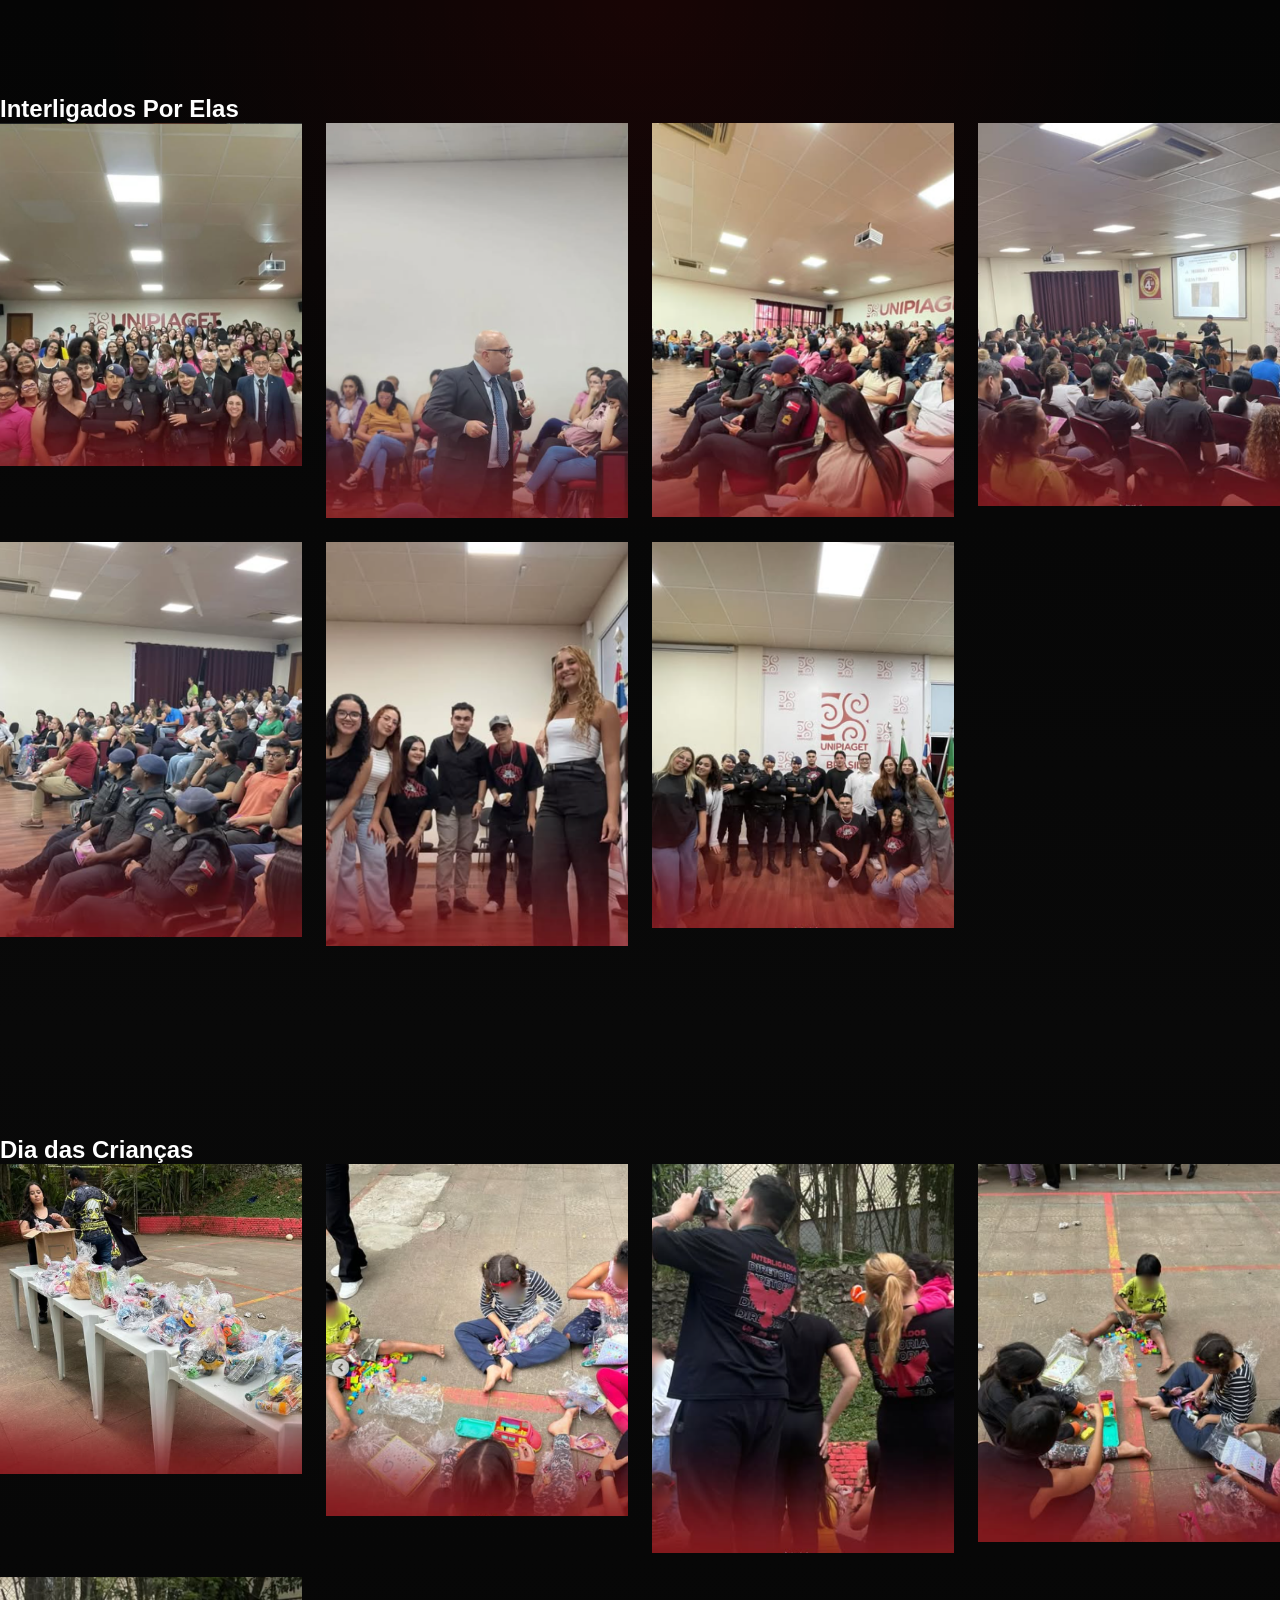
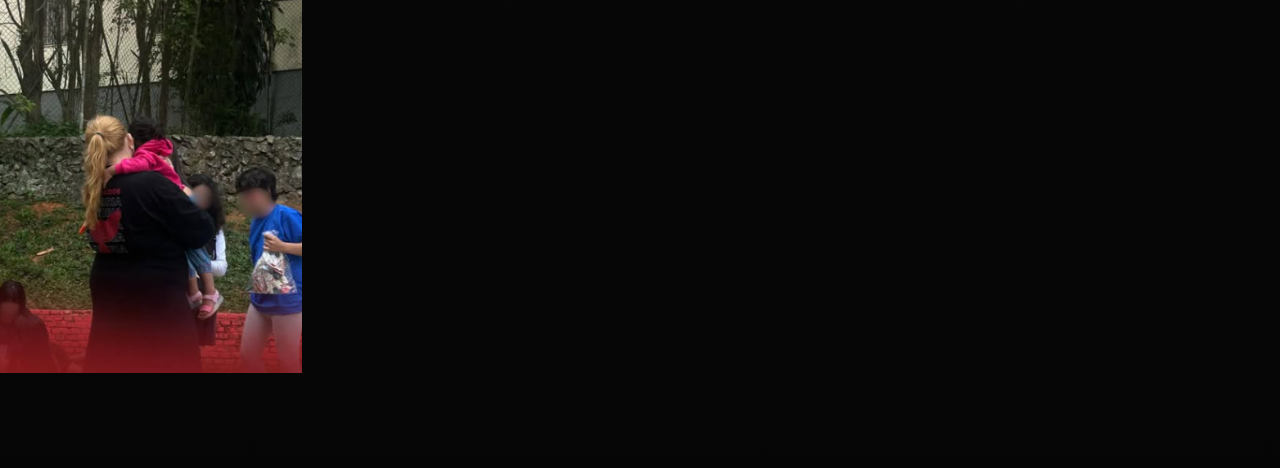
==== eventos.html @ ca7512cc "caralho" ====
<!DOCTYPE html>
<html lang="pt-BR">
<head>
<meta charset="UTF-8">
<meta name="viewport" content="width=device-width, initial-scale=1.0">
<title>Eventos</title>
<link rel="stylesheet" href="style.css">
</head>

<body>

<section class="section">
<h2>Interligados Por Elas</h2>

<div class="products-grid-premium">

<img src="assets/eventoF1.png">
<img src="assets/eventoF2.png">
<img src="assets/eventoF3.png">
<img src="assets/eventoF4.png">
<img src="assets/eventoF5.png">
<img src="assets/eventoF6.png">
<img src="assets/eventoF7.png">

</div>

</section>

<section class="section">
<h2>Dia das Crianças</h2>

<div class="products-grid-premium">

<img src="assets/diadascriancas1.png">
<img src="assets/diadascriancas2.png">
<img src="assets/diadascriancas3.png">
<img src="assets/diadascriancas4.png">
<img src="assets/diadascriancas5.png">

</div>

</section>

</body>
</html>
---- style.css ----
* {
  margin: 0;
  padding: 0;
  box-sizing: border-box;
  font-family: Arial, Helvetica, sans-serif;
}

:root {
  --bg: #050505;
  --card: #111;
  --card-2: #1a1a1a;
  --red: #ff1d1d;
  --red-soft: #ff5b5b;
  --text: #fff;
  --muted: #cfcfcf;
  --border: rgba(255,255,255,0.08);
  --shadow: 0 18px 45px rgba(0,0,0,0.35);
}

html {
  scroll-behavior: smooth;
}

body {
  background:
    radial-gradient(circle at top, rgba(255,0,0,0.08), transparent 25%),
    linear-gradient(180deg, #050505, #090909, #050505);
  color: var(--text);
}

img {
  display: block;
  max-width: 100%;
}

a {
  text-decoration: none;
  color: inherit;
}

button {
  font: inherit;
}

/* CONTAINER */

.container {
  width: min(1200px, calc(100% - 40px));
  margin: 0 auto;
}

/* HEADER */

.site-header {
  position: sticky;
  top: 0;
  z-index: 1000;
  background: rgba(5,5,5,0.92);
  backdrop-filter: blur(14px);
  border-bottom: 1px solid var(--border);
}

.header-wrap {
  min-height: 88px;
  display: flex;
  align-items: center;
  justify-content: space-between;
  gap: 24px;
}

.brand {
  display: flex;
  align-items: center;
  gap: 14px;
}

.brand-logo {
  width: 56px;
  height: 56px;
  object-fit: cover;
  border-radius: 50%;
  border: 2px solid var(--red);
}

.brand-text {
  display: flex;
  flex-direction: column;
  gap: 4px;
}

.brand-text strong {
  font-size: 22px;
  font-weight: 900;
  letter-spacing: .5px;
}

.brand-text span {
  font-size: 12px;
  color: var(--muted);
}

.main-nav {
  display: flex;
  align-items: center;
  gap: 32px;
}

.main-nav a {
  font-size: 16px;
  font-weight: 700;
  position: relative;
  color: #fff;
}

.main-nav a::after {
  content: "";
  position: absolute;
  left: 0;
  bottom: -10px;
  height: 2px;
  width: 0;
  background: var(--red);
  transition: .25s;
}

.main-nav a:hover,
.main-nav a.active {
  color: var(--red-soft);
}

.main-nav a:hover::after,
.main-nav a.active::after {
  width: 100%;
}

/* BUTTONS */

.btn {
  display: inline-flex;
  align-items: center;
  justify-content: center;
  border-radius: 14px;
  font-weight: 800;
  transition: .25s;
}

.btn-primary {
  background: linear-gradient(135deg, #ff1d1d, #9b0000);
  padding: 13px 26px;
  color: #fff;
  box-shadow: 0 12px 26px rgba(255,0,0,.25);
}

.btn-primary:hover {
  transform: translateY(-3px);
  box-shadow: 0 18px 38px rgba(255,0,0,.28);
}

.btn-secondary {
  padding: 13px 26px;
  border: 1px solid rgba(255,60,60,.5);
  color: #fff;
}

.btn-secondary:hover {
  transform: translateY(-3px);
  background: rgba(255,0,0,.08);
}

.btn-card {
  width: 100%;
  margin-top: 18px;
}

/* HERO GLOBAL */

.hero {
  position: relative;
  overflow: hidden;
}

.home-hero {
  min-height: 88vh;
  display: flex;
  align-items: center;
  background:
    linear-gradient(rgba(0,0,0,.62), rgba(0,0,0,.86)),
    url("assets/coruja-bg.png") center center / 70% no-repeat,
    linear-gradient(135deg, #080808, #120000);
}

.page-hero {
  min-height: 55vh;
  display: flex;
  align-items: center;
}

.products-hero {
  background:
    linear-gradient(rgba(0,0,0,.68), rgba(0,0,0,.9)),
    url("assets/ProdutosGerais.png") center center / cover no-repeat;
}

.events-hero {
  background:
    linear-gradient(rgba(0,0,0,.65), rgba(0,0,0,.88)),
    radial-gradient(circle at top, rgba(255,0,0,.18), transparent 35%),
    linear-gradient(135deg, #070707, #170000);
}

.hero-overlay {
  position: absolute;
  inset: 0;
  background:
    radial-gradient(circle at top, rgba(255,0,0,.18), transparent 35%),
    linear-gradient(to bottom, transparent, rgba(0,0,0,.45));
}

.hero-content {
  position: relative;
  z-index: 2;
  max-width: 950px;
  text-align: center;
}

.kicker {
  display: inline-block;
  padding: 8px 16px;
  margin-bottom: 18px;
  border-radius: 999px;
  background: rgba(255,0,0,.12);
  border: 1px solid rgba(255,0,0,.32);
  color: #ff7777;
  font-size: 12px;
  font-weight: 900;
  letter-spacing: 1px;
  text-transform: uppercase;
}

.hero h1,
.hero h2 {
  font-size: clamp(36px, 5vw, 66px);
  line-height: 1.05;
  margin-bottom: 18px;
  font-weight: 900;
}

.hero p {
  max-width: 760px;
  margin: 0 auto;
  color: var(--muted);
  font-size: 18px;
  line-height: 1.8;
}

.hero-actions {
  margin-top: 30px;
  display: flex;
  justify-content: center;
  gap: 16px;
  flex-wrap: wrap;
}

/* SECTION */

.section {
  padding: 95px 0;
}

.section-alt {
  background: linear-gradient(180deg, rgba(255,255,255,.015), rgba(255,255,255,0));
}

.section-heading {
  max-width: 850px;
  margin: 0 auto 48px;
  text-align: center;
}

.section-heading h2 {
  font-size: clamp(30px, 4vw, 46px);
  margin-bottom: 14px;
  font-weight: 900;
}

.section-heading p {
  color: var(--muted);
  font-size: 17px;
  line-height: 1.8;
}

/* STATS */

.stats-strip {
  margin-top: -70px;
  position: relative;
  z-index: 5;
}

.stats-grid {
  display: grid;
  grid-template-columns: repeat(4, 1fr);
  gap: 22px;
}

.stat-card,
.info-card,
.highlight-card,
.feature-card,
.member-card,
.summary-card,
.product-card-premium,
.impact-box,
.cta-box {
  background: linear-gradient(145deg, var(--card), var(--card-2));
  border: 1px solid var(--border);
  box-shadow: var(--shadow);
}

.stat-card {
  border-radius: 24px;
  padding: 30px 22px;
  text-align: center;
  transition: .25s;
}

.stat-card:hover {
  transform: translateY(-8px);
  border-color: rgba(255,0,0,.28);
}

.stat-card h3 {
  font-size: 32px;
  color: var(--red-soft);
  margin-bottom: 8px;
}

.stat-card p {
  color: var(--muted);
}

/* HOME SOBRE */

.info-grid {
  display: grid;
  grid-template-columns: repeat(3, 1fr);
  gap: 24px;
}

.info-card {
  border-radius: 24px;
  padding: 32px 26px;
  text-align: center;
  transition: .25s;
}

.info-card:hover {
  transform: translateY(-8px);
  border-color: rgba(255,0,0,.28);
}

.info-card h3 {
  font-size: 24px;
  margin-bottom: 10px;
}

.info-card p {
  color: var(--muted);
  line-height: 1.7;
}

/* HOME PRODUTOS */

.highlight-grid {
  display: grid;
  grid-template-columns: repeat(2, 1fr);
  gap: 24px;
}

.highlight-card {
  border-radius: 28px;
  overflow: hidden;
  transition: .25s;
}

.highlight-card:hover {
  transform: translateY(-10px);
  border-color: rgba(255,0,0,.28);
}

.highlight-image {
  padding: 22px;
  background: linear-gradient(180deg, #0d0d0d, #151515);
}

.highlight-image img {
  width: 100%;
  height: 300px;
  object-fit: contain;
  border-radius: 18px;
}

.highlight-body {
  padding: 24px;
}

.highlight-body h3 {
  font-size: 25px;
  margin-bottom: 8px;
}

.highlight-body p {
  color: var(--muted);
}

/* HOME EVENTOS */

.feature-grid {
  display: grid;
  grid-template-columns: repeat(3, 1fr);
  gap: 24px;
}

.feature-card {
  border-radius: 24px;
  padding: 28px;
  transition: .25s;
}

.feature-card:hover {
  transform: translateY(-8px);
  border-color: rgba(255,0,0,.28);
}

.feature-line {
  width: 100%;
  height: 6px;
  border-radius: 999px;
  background: linear-gradient(90deg, var(--red), var(--red-soft));
  margin-bottom: 18px;
}

.feature-card h3 {
  font-size: 24px;
  margin-bottom: 10px;
}

.feature-card p {
  color: var(--muted);
  line-height: 1.75;
}

/* PRODUTOS PÁGINA */

.products-grid-premium {
  display: grid;
  grid-template-columns: repeat(4, 1fr);
  gap: 24px;
}

.product-card-premium {
  position: relative;
  border-radius: 28px;
  overflow: hidden;
  transition: .3s;
}

.product-card-premium:hover {
  transform: translateY(-10px);
  border-color: rgba(255,0,0,.35);
  box-shadow: 0 26px 55px rgba(255,0,0,.12);
}

.product-tag {
  position: absolute;
  top: 18px;
  left: 18px;
  z-index: 2;
  padding: 8px 14px;
  border-radius: 999px;
  background: rgba(255,0,0,.18);
  border: 1px solid rgba(255,0,0,.35);
  color: #ff8a8a;
  font-size: 12px;
  font-weight: 900;
  text-transform: uppercase;
  letter-spacing: 1px;
}

.product-image-premium {
  padding: 24px;
  background:
    radial-gradient(circle at center, rgba(255,0,0,.12), transparent 45%),
    linear-gradient(180deg, #0c0c0c, #151515);
}

.product-image-premium img {
  width: 100%;
  height: 270px;
  object-fit: contain;
  border-radius: 18px;
}

.product-content-premium {
  padding: 24px;
}

.product-content-premium h3 {
  font-size: 24px;
  margin-bottom: 10px;
}

.product-content-premium p {
  color: var(--muted);
  line-height: 1.7;
}

/* EVENTOS PÁGINA */

.summary-grid {
  display: grid;
  grid-template-columns: repeat(2, 1fr);
  gap: 28px;
  margin-top: 40px;
}

.summary-card {
  position: relative;
  padding: 32px;
  border-radius: 28px;
  transition: .3s;
  overflow: hidden;
}

.summary-card::before {
  content: "";
  position: absolute;
  inset: 0;
  background: radial-gradient(circle at top right, rgba(255,0,0,.15), transparent 35%);
  opacity: 0;
  transition: .3s;
}

.summary-card:hover::before {
  opacity: 1;
}

.summary-card:hover {
  transform: translateY(-8px);
  border-color: rgba(255,0,0,.3);
}

.summary-card.highlight {
  background:
    linear-gradient(135deg, rgba(255,0,0,.16), rgba(255,255,255,.02)),
    #151515;
  border-color: rgba(255,0,0,.32);
}

.summary-icon {
  font-size: 32px;
  margin-bottom: 14px;
  position: relative;
  z-index: 2;
}

.summary-tag {
  display: inline-block;
  position: relative;
  z-index: 2;
  margin-bottom: 14px;
  padding: 7px 13px;
  border-radius: 999px;
  background: rgba(255,0,0,.15);
  border: 1px solid rgba(255,0,0,.32);
  color: #ff7777;
  font-size: 11px;
  font-weight: 900;
  letter-spacing: 1px;
  text-transform: uppercase;
}

.summary-card h3 {
  position: relative;
  z-index: 2;
  font-size: 26px;
  margin-bottom: 12px;
}

.summary-card p {
  position: relative;
  z-index: 2;
  color: var(--muted);
  line-height: 1.75;
}

.event-block {
  background:
    linear-gradient(135deg, rgba(255,0,0,.10), rgba(255,255,255,.02)),
    #101010;
  border: 1px solid rgba(255,255,255,.07);
  border-radius: 32px;
  padding: 38px;
  box-shadow: 0 22px 48px rgba(0,0,0,.35);
}

.event-text {
  max-width: 900px;
  margin: 0 auto 36px;
  text-align: center;
}

.event-text h2 {
  font-size: clamp(30px, 4vw, 46px);
  margin-bottom: 16px;
}

.event-text p {
  color: var(--muted);
  font-size: 17px;
  line-height: 1.85;
  margin-bottom: 12px;
}

.event-highlight-text {
  color: #fff !important;
  font-size: 21px !important;
  font-weight: 900;
}

.gallery-grid {
  display: grid;
  grid-template-columns: repeat(3, 1fr);
  gap: 18px;
}

.gallery-card {
  border: none;
  background: #111;
  border-radius: 22px;
  overflow: hidden;
  cursor: pointer;
  transition: .3s;
  box-shadow: 0 16px 32px rgba(0,0,0,.25);
}

.gallery-card:hover {
  transform: translateY(-8px);
  box-shadow: 0 20px 40px rgba(255,0,0,.16);
}

.gallery-card img {
  width: 100%;
  height: 300px;
  object-fit: cover;
  border-radius: 22px;
  border: 2px solid transparent;
  transition: .3s;
}

.gallery-card:hover img {
  border-color: var(--red);
}

/* MEMBROS */

.team-group {
  margin-bottom: 46px;
}

.team-label {
  display: inline-block;
  margin-bottom: 20px;
  padding: 10px 16px;
  border-radius: 999px;
  background: rgba(255,0,0,.12);
  border: 1px solid rgba(255,0,0,.3);
  color: #ff7777;
  font-size: 12px;
  font-weight: 900;
  letter-spacing: 1px;
  text-transform: uppercase;
}

.team-grid {
  display: grid;
  gap: 24px;
}

.team-grid-2 {
  grid-template-columns: repeat(2, 1fr);
  max-width: 680px;
}

.team-grid-3 {
  grid-template-columns: repeat(3, 1fr);
}

.team-grid-4 {
  grid-template-columns: repeat(4, 1fr);
}

.member-card {
  border-radius: 26px;
  padding: 18px;
  text-align: center;
  transition: .25s;
}

.member-card:hover {
  transform: translateY(-10px);
  border-color: rgba(255,0,0,.3);
  box-shadow: 0 22px 42px rgba(255,0,0,.12);
}

.member-card img {
  width: 100%;
  height: 250px;
  object-fit: cover;
  border-radius: 18px;
  margin-bottom: 16px;
}

.member-card h3 {
  font-size: 22px;
  margin-bottom: 8px;
}

.member-card p {
  color: var(--muted);
  font-size: 15px;
  line-height: 1.65;
}

.featured-president {
  border-color: rgba(255,0,0,.35);
}

.featured-director {
  border-color: rgba(255,0,0,.22);
}

/* CTA */

.section-action {
  text-align: center;
  margin-top: 30px;
}

.impact-section {
  padding: 10px 0 90px;
}

.cta-section {
  padding: 0 0 90px;
}

.impact-box,
.cta-box {
  border-radius: 30px;
  padding: 52px 32px;
  text-align: center;
  background:
    linear-gradient(135deg, rgba(255,0,0,.16), rgba(255,255,255,.02)),
    #111;
}

.impact-box h2,
.cta-box h2 {
  font-size: clamp(28px, 4vw, 42px);
  margin-bottom: 14px;
}

.impact-box p,
.cta-box p {
  color: var(--muted);
  max-width: 760px;
  margin: 0 auto;
  line-height: 1.8;
}

.cta-box .btn {
  margin-top: 22px;
}

/* FOOTER */

.site-footer {
  border-top: 1px solid var(--border);
  background: #080808;
  padding: 28px 0;
  text-align: center;
  color: #999;
}

/* LIGHTBOX */

.lightbox {
  position: fixed;
  inset: 0;
  background: rgba(0,0,0,.92);
  display: flex;
  align-items: center;
  justify-content: center;
  padding: 30px;
  opacity: 0;
  pointer-events: none;
  transition: .25s;
  z-index: 5000;
}

.lightbox.active {
  opacity: 1;
  pointer-events: auto;
}

.lightbox img {
  max-width: min(92vw, 1100px);
  max-height: 86vh;
  border-radius: 18px;
}

.lightbox-close {
  position: absolute;
  top: 22px;
  right: 28px;
  width: 52px;
  height: 52px;
  border-radius: 50%;
  border: none;
  background: rgba(255,255,255,.12);
  color: #fff;
  font-size: 34px;
  cursor: pointer;
}

/* ANIMATION */

.reveal {
  opacity: 0;
  transform: translateY(32px);
  transition: opacity .7s ease, transform .7s ease;
}

.reveal.show {
  opacity: 1;
  transform: translateY(0);
}

/* RESPONSIVE */

@media (max-width: 1200px) {
  .stats-grid,
  .products-grid-premium,
  .team-grid-4,
  .gallery-grid {
    grid-template-columns: repeat(2, 1fr);
  }

  .info-grid,
  .feature-grid,
  .team-grid-3 {
    grid-template-columns: 1fr;
  }

  .highlight-grid {
    grid-template-columns: 1fr;
  }
}

@media (max-width: 900px) {
  .header-wrap {
    flex-direction: column;
    padding: 16px 0;
  }

  .main-nav {
    gap: 18px;
  }

  .home-hero {
    min-height: 72vh;
    background:
      linear-gradient(rgba(0,0,0,.72), rgba(0,0,0,.88)),
      url("assets/coruja-bg.png") center center / 92% no-repeat,
      linear-gradient(135deg, #050505, #170000);
  }

  .stats-grid,
  .info-grid,
  .feature-grid,
  .products-grid-premium,
  .summary-grid,
  .gallery-grid,
  .team-grid-2,
  .team-grid-3,
  .team-grid-4 {
    grid-template-columns: 1fr;
    max-width: none;
  }

  .section {
    padding: 72px 0;
  }

  .stats-strip {
    margin-top: -34px;
  }

  .container {
    width: min(1200px, calc(100% - 24px));
  }

  .member-card img {
    height: 320px;
  }
}
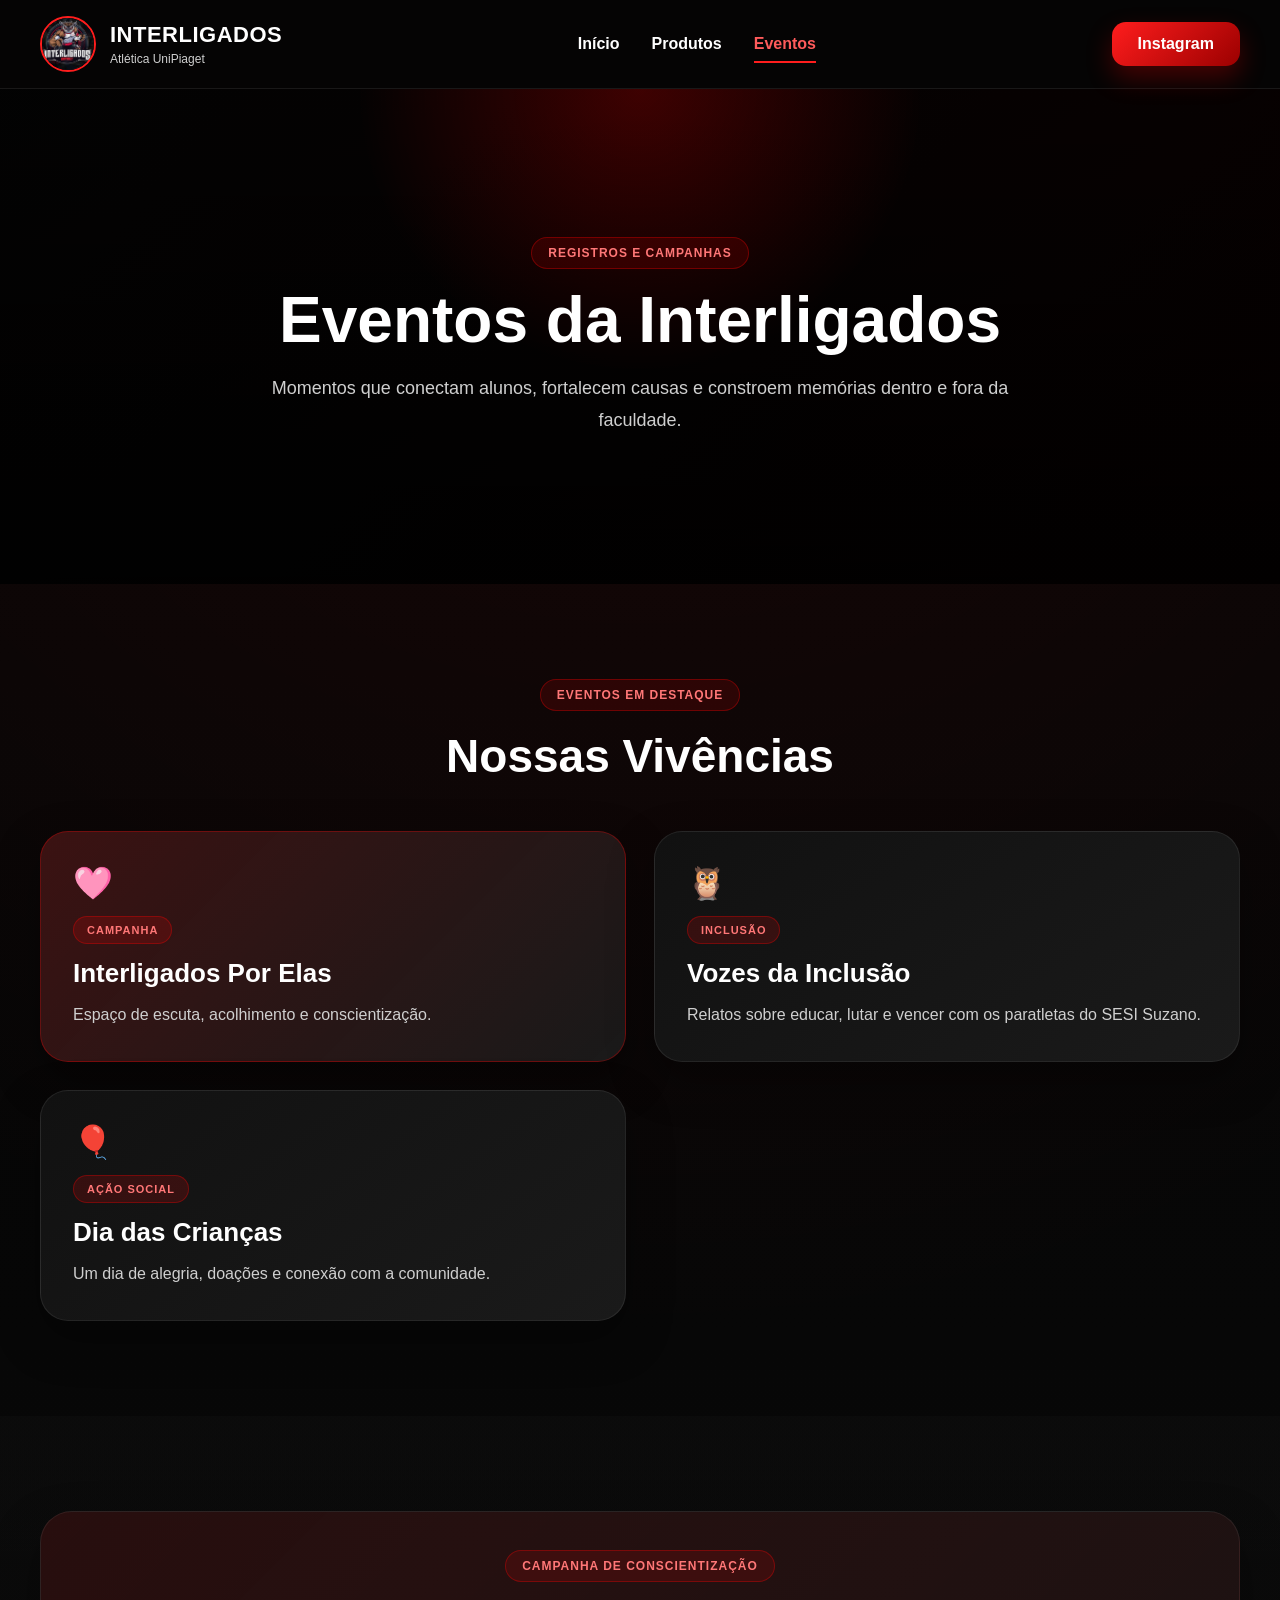
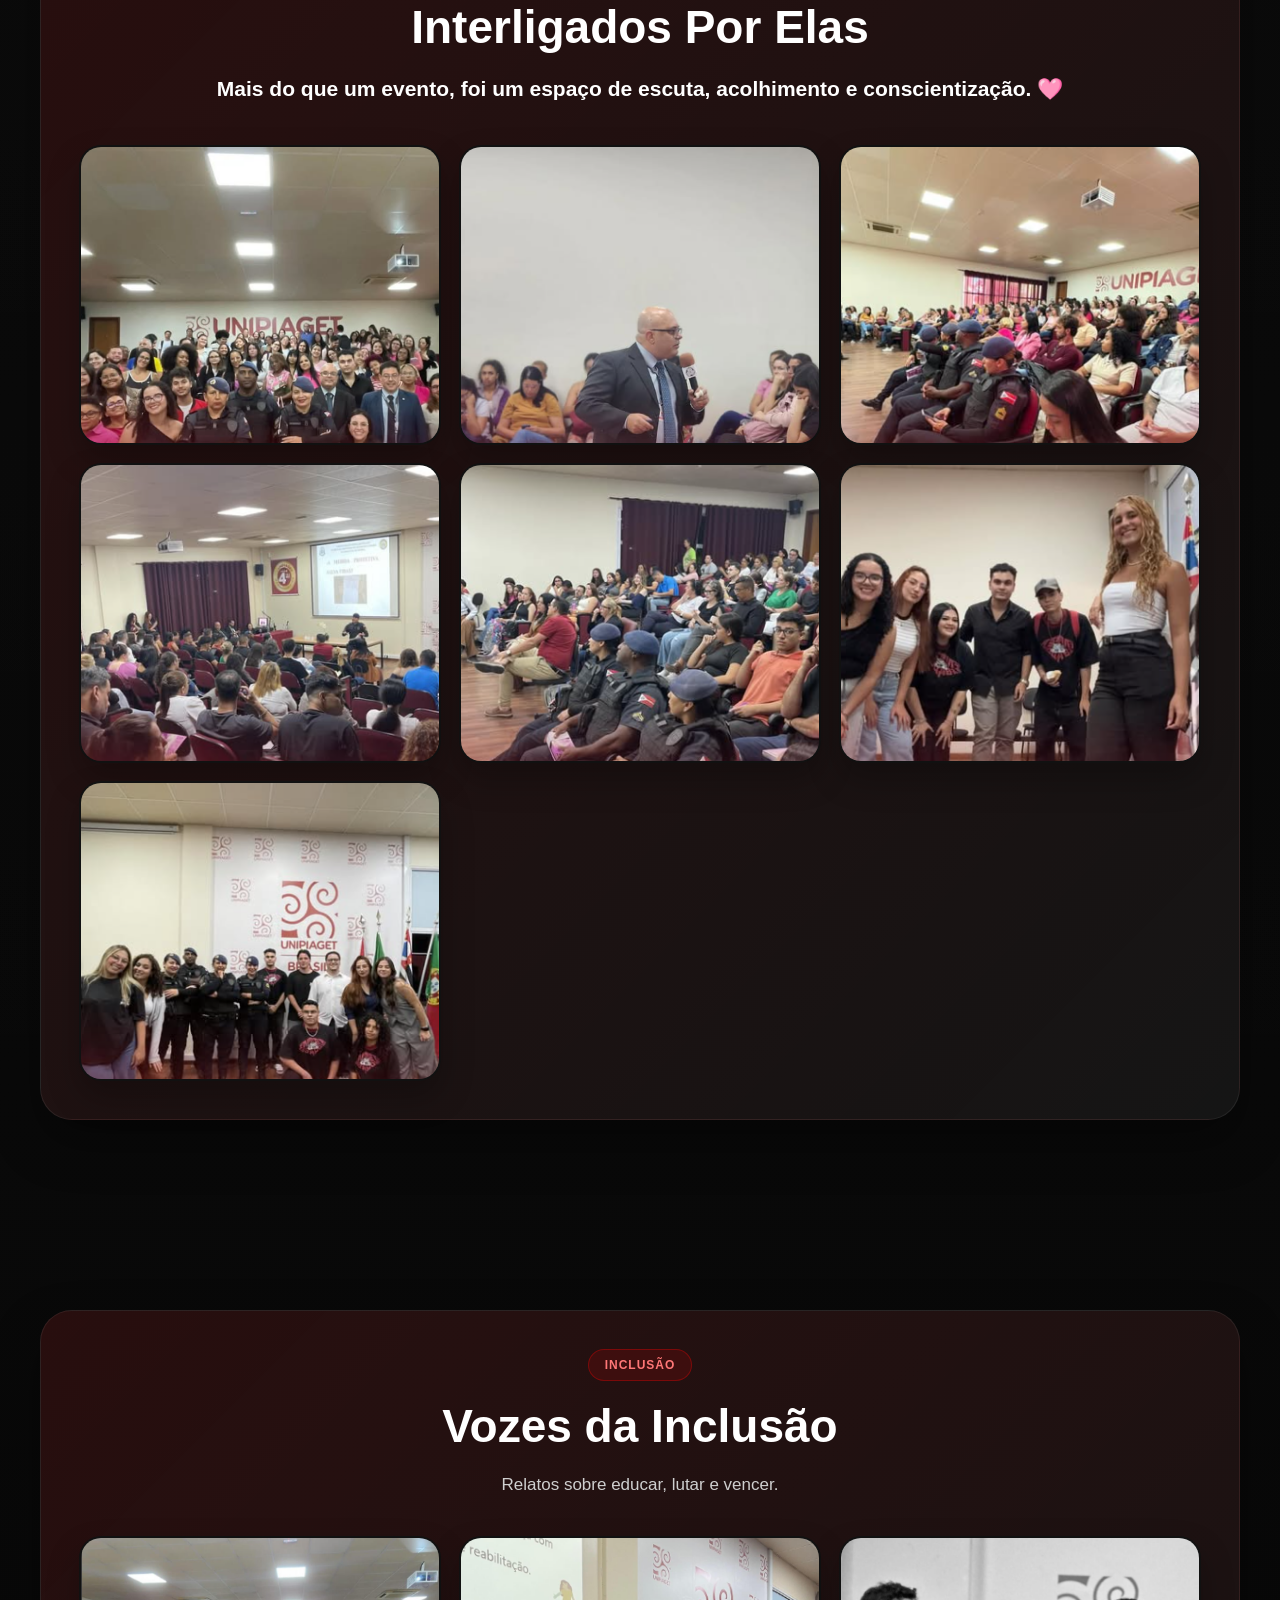
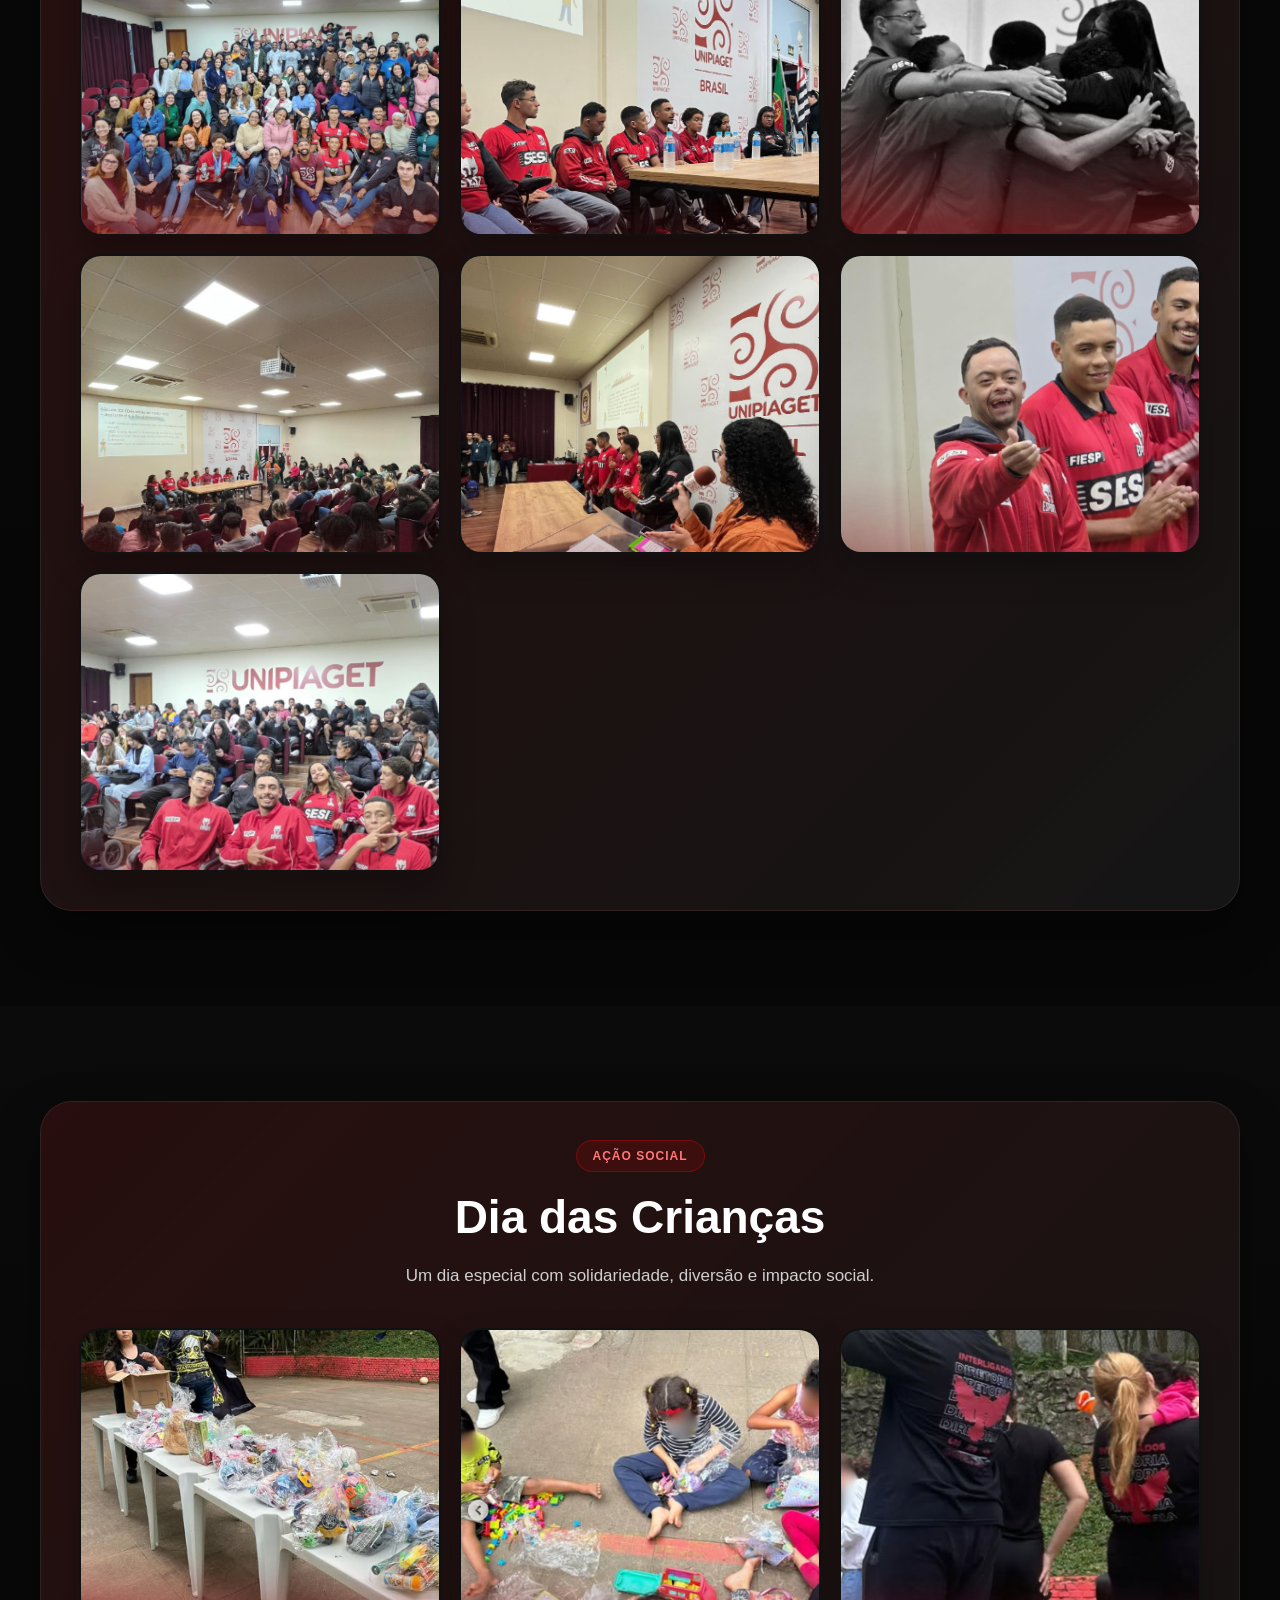
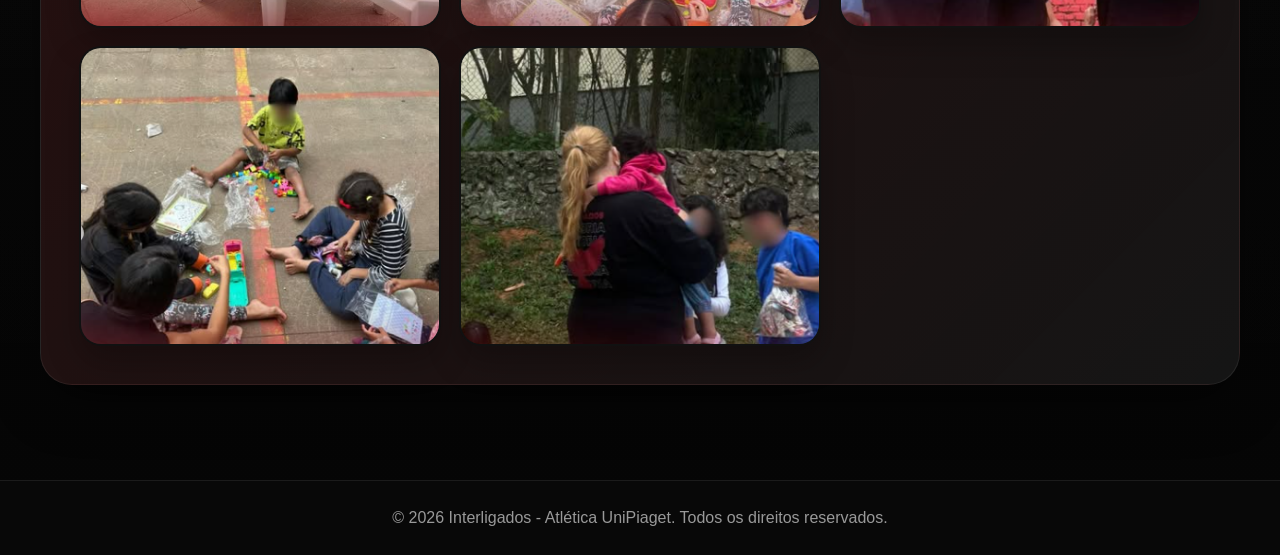
==== commit ae5191b3: "fds" ====
--- a/eventos.html
+++ b/eventos.html
@@ -1,45 +1,157 @@
 <!DOCTYPE html>
 <html lang="pt-BR">
 <head>
-<meta charset="UTF-8">
-<meta name="viewport" content="width=device-width, initial-scale=1.0">
-<title>Eventos</title>
-<link rel="stylesheet" href="style.css">
+  <meta charset="UTF-8">
+  <meta name="viewport" content="width=device-width, initial-scale=1.0">
+  <title>Eventos | Interligados</title>
+  <link rel="stylesheet" href="style.css">
 </head>
-
 <body>
 
-<section class="section">
-<h2>Interligados Por Elas</h2>
+<header class="site-header">
+  <div class="container header-wrap">
+    <a href="index.html" class="brand">
+      <img src="assets/logo.png" alt="Logo Interligados" class="brand-logo">
+      <div class="brand-text">
+        <strong>INTERLIGADOS</strong>
+        <span>Atlética UniPiaget</span>
+      </div>
+    </a>
 
-<div class="products-grid-premium">
+    <nav class="main-nav">
+      <a href="index.html">Início</a>
+      <a href="produtos.html">Produtos</a>
+      <a href="eventos.html" class="active">Eventos</a>
+    </nav>
 
-<img src="assets/eventoF1.png">
-<img src="assets/eventoF2.png">
-<img src="assets/eventoF3.png">
-<img src="assets/eventoF4.png">
-<img src="assets/eventoF5.png">
-<img src="assets/eventoF6.png">
-<img src="assets/eventoF7.png">
+    <a href="https://www.instagram.com/interligados_unipiaget" target="_blank" class="btn btn-primary">
+      Instagram
+    </a>
+  </div>
+</header>
 
+<main>
+
+  <section class="hero page-hero events-hero">
+    <div class="hero-overlay"></div>
+    <div class="container hero-content reveal">
+      <span class="kicker">REGISTROS E CAMPANHAS</span>
+      <h1>Eventos da Interligados</h1>
+      <p>
+        Momentos que conectam alunos, fortalecem causas e constroem memórias dentro e fora da faculdade.
+      </p>
+    </div>
+  </section>
+
+  <!-- RESUMO -->
+  <section class="section">
+    <div class="container">
+      <div class="section-heading reveal">
+        <span class="kicker">EVENTOS EM DESTAQUE</span>
+        <h2>Nossas Vivências</h2>
+      </div>
+
+      <div class="summary-grid">
+        <article class="summary-card highlight reveal">
+          <div class="summary-icon">🩷</div>
+          <span class="summary-tag">Campanha</span>
+          <h3>Interligados Por Elas</h3>
+          <p>Espaço de escuta, acolhimento e conscientização.</p>
+        </article>
+
+        <article class="summary-card reveal">
+          <div class="summary-icon">🦉</div>
+          <span class="summary-tag">Inclusão</span>
+          <h3>Vozes da Inclusão</h3>
+          <p>Relatos sobre educar, lutar e vencer com os paratletas do SESI Suzano.</p>
+        </article>
+
+        <article class="summary-card reveal">
+          <div class="summary-icon">🎈</div>
+          <span class="summary-tag">Ação Social</span>
+          <h3>Dia das Crianças</h3>
+          <p>Um dia de alegria, doações e conexão com a comunidade.</p>
+        </article>
+      </div>
+    </div>
+  </section>
+
+  <!-- INTERLIGADOS POR ELAS -->
+  <section class="section section-alt">
+    <div class="container">
+      <div class="event-block reveal">
+        <div class="event-text">
+          <span class="kicker">CAMPANHA DE CONSCIENTIZAÇÃO</span>
+          <h2>Interligados Por Elas</h2>
+
+          <p class="event-highlight-text">
+            Mais do que um evento, foi um espaço de escuta, acolhimento e conscientização. 🩷
+          </p>
+        </div>
+
+        <div class="gallery-grid">
+  <button class="gallery-card"><img src="assets/eventoF1.png"></button>
+  <button class="gallery-card"><img src="assets/eventoF2.png"></button>
+  <button class="gallery-card"><img src="assets/eventoF3.png"></button>
+  <button class="gallery-card"><img src="assets/eventoF4.png"></button>
+  <button class="gallery-card"><img src="assets/eventoF5.png"></button>
+  <button class="gallery-card"><img src="assets/eventoF6.png"></button>
+  <button class="gallery-card"><img src="assets/eventoF7.png"></button>
 </div>
+  </section>
 
-</section>
+  <!-- VOZES DA INCLUSÃO -->
+  <section class="section">
+    <div class="container">
+      <div class="event-block reveal">
+        <div class="event-text">
+          <span class="kicker">INCLUSÃO</span>
+          <h2>Vozes da Inclusão</h2>
+          <p>Relatos sobre educar, lutar e vencer.</p>
+        </div>
 
-<section class="section">
-<h2>Dia das Crianças</h2>
+        <div class="gallery-grid">
+          <button class="gallery-card"><img src="assets/inclusao1.png"></button>
+          <button class="gallery-card"><img src="assets/inclusao2.png"></button>
+          <button class="gallery-card"><img src="assets/inclusao3.png"></button>
+          <button class="gallery-card"><img src="assets/inclusao4.png"></button>
+          <button class="gallery-card"><img src="assets/inclusao5.png"></button>
+          <button class="gallery-card"><img src="assets/inclusao6.png"></button>
+          <button class="gallery-card"><img src="assets/inclusao7.png"></button>
+        </div>
+      </div>
+    </div>
+  </section>
 
-<div class="products-grid-premium">
+  <!-- DIA DAS CRIANÇAS -->
+  <section class="section section-alt">
+    <div class="container">
+      <div class="event-block reveal">
+        <div class="event-text">
+          <span class="kicker">AÇÃO SOCIAL</span>
+          <h2>Dia das Crianças</h2>
+          <p>Um dia especial com solidariedade, diversão e impacto social.</p>
+        </div>
 
-<img src="assets/diadascriancas1.png">
-<img src="assets/diadascriancas2.png">
-<img src="assets/diadascriancas3.png">
-<img src="assets/diadascriancas4.png">
-<img src="assets/diadascriancas5.png">
+        <div class="gallery-grid">
+          <button class="gallery-card"><img src="assets/diadascriancas1.png"></button>
+          <button class="gallery-card"><img src="assets/diadascriancas2.png"></button>
+          <button class="gallery-card"><img src="assets/diadascriancas3.png"></button>
+          <button class="gallery-card"><img src="assets/diadascriancas4.png"></button>
+          <button class="gallery-card"><img src="assets/diadascriancas5.png"></button>
+        </div>
+      </div>
+    </div>
+  </section>
 
-</div>
+</main>
 
-</section>
+<footer class="site-footer">
+  <div class="container">
+    <p>© 2026 Interligados - Atlética UniPiaget. Todos os direitos reservados.</p>
+  </div>
+</footer>
 
+<script src="script.js"></script>
 </body>
 </html>
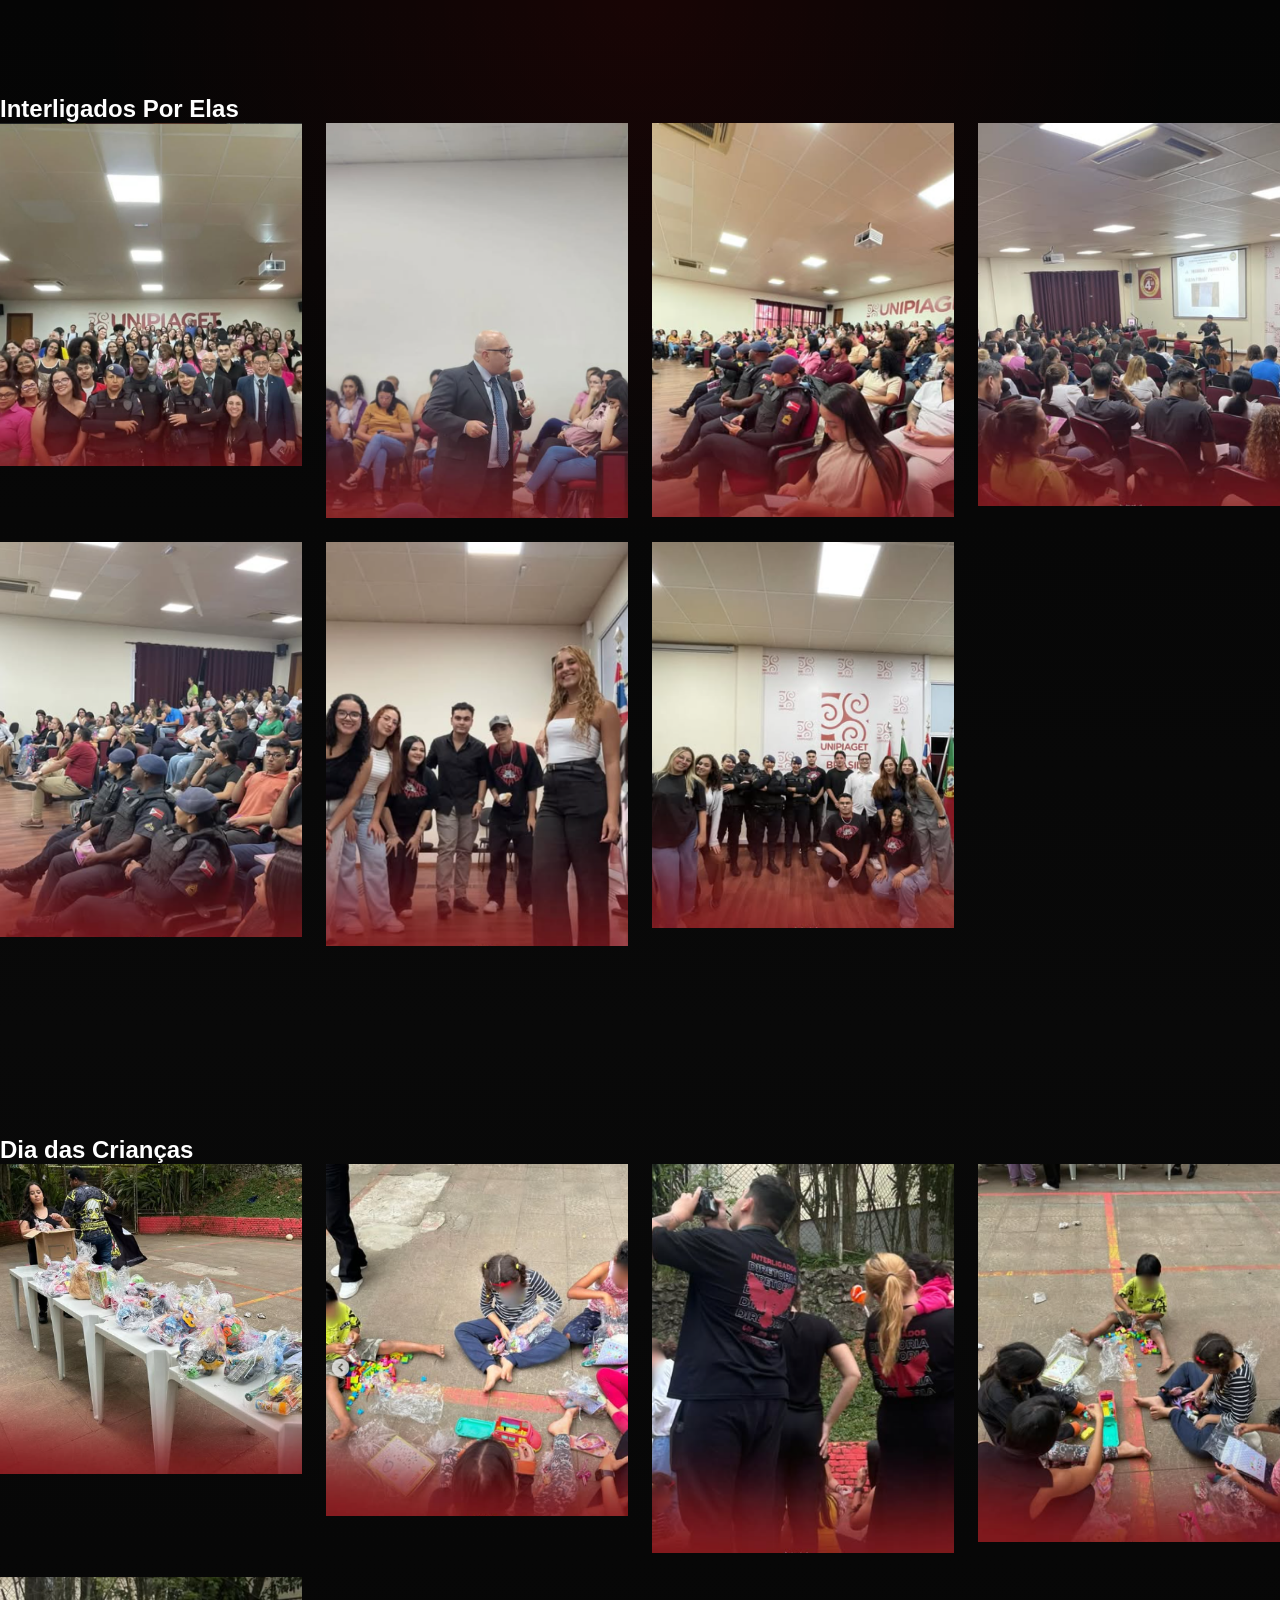
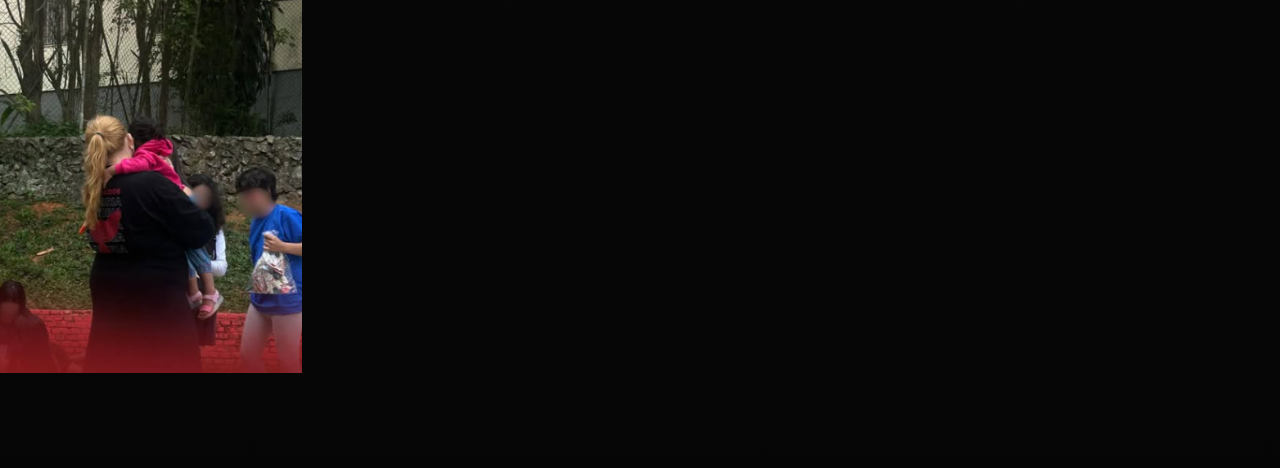
==== commit 790fef63: "Restaurando site antes da quebra" ====
--- a/eventos.html
+++ b/eventos.html
@@ -1,157 +1,45 @@
 <!DOCTYPE html>
 <html lang="pt-BR">
 <head>
-  <meta charset="UTF-8">
-  <meta name="viewport" content="width=device-width, initial-scale=1.0">
-  <title>Eventos | Interligados</title>
-  <link rel="stylesheet" href="style.css">
+<meta charset="UTF-8">
+<meta name="viewport" content="width=device-width, initial-scale=1.0">
+<title>Eventos</title>
+<link rel="stylesheet" href="style.css">
 </head>
+
 <body>
 
-<header class="site-header">
-  <div class="container header-wrap">
-    <a href="index.html" class="brand">
-      <img src="assets/logo.png" alt="Logo Interligados" class="brand-logo">
-      <div class="brand-text">
-        <strong>INTERLIGADOS</strong>
-        <span>Atlética UniPiaget</span>
-      </div>
-    </a>
+<section class="section">
+<h2>Interligados Por Elas</h2>
 
-    <nav class="main-nav">
-      <a href="index.html">Início</a>
-      <a href="produtos.html">Produtos</a>
-      <a href="eventos.html" class="active">Eventos</a>
-    </nav>
+<div class="products-grid-premium">
 
-    <a href="https://www.instagram.com/interligados_unipiaget" target="_blank" class="btn btn-primary">
-      Instagram
-    </a>
-  </div>
-</header>
+<img src="assets/eventoF1.png">
+<img src="assets/eventoF2.png">
+<img src="assets/eventoF3.png">
+<img src="assets/eventoF4.png">
+<img src="assets/eventoF5.png">
+<img src="assets/eventoF6.png">
+<img src="assets/eventoF7.png">
 
-<main>
+</div>
 
-  <section class="hero page-hero events-hero">
-    <div class="hero-overlay"></div>
-    <div class="container hero-content reveal">
-      <span class="kicker">REGISTROS E CAMPANHAS</span>
-      <h1>Eventos da Interligados</h1>
-      <p>
-        Momentos que conectam alunos, fortalecem causas e constroem memórias dentro e fora da faculdade.
-      </p>
-    </div>
-  </section>
+</section>
 
-  <!-- RESUMO -->
-  <section class="section">
-    <div class="container">
-      <div class="section-heading reveal">
-        <span class="kicker">EVENTOS EM DESTAQUE</span>
-        <h2>Nossas Vivências</h2>
-      </div>
+<section class="section">
+<h2>Dia das Crianças</h2>
 
-      <div class="summary-grid">
-        <article class="summary-card highlight reveal">
-          <div class="summary-icon">🩷</div>
-          <span class="summary-tag">Campanha</span>
-          <h3>Interligados Por Elas</h3>
-          <p>Espaço de escuta, acolhimento e conscientização.</p>
-        </article>
+<div class="products-grid-premium">
 
-        <article class="summary-card reveal">
-          <div class="summary-icon">🦉</div>
-          <span class="summary-tag">Inclusão</span>
-          <h3>Vozes da Inclusão</h3>
-          <p>Relatos sobre educar, lutar e vencer com os paratletas do SESI Suzano.</p>
-        </article>
+<img src="assets/diadascriancas1.png">
+<img src="assets/diadascriancas2.png">
+<img src="assets/diadascriancas3.png">
+<img src="assets/diadascriancas4.png">
+<img src="assets/diadascriancas5.png">
 
-        <article class="summary-card reveal">
-          <div class="summary-icon">🎈</div>
-          <span class="summary-tag">Ação Social</span>
-          <h3>Dia das Crianças</h3>
-          <p>Um dia de alegria, doações e conexão com a comunidade.</p>
-        </article>
-      </div>
-    </div>
-  </section>
+</div>
 
-  <!-- INTERLIGADOS POR ELAS -->
-  <section class="section section-alt">
-    <div class="container">
-      <div class="event-block reveal">
-        <div class="event-text">
-          <span class="kicker">CAMPANHA DE CONSCIENTIZAÇÃO</span>
-          <h2>Interligados Por Elas</h2>
+</section>
 
-          <p class="event-highlight-text">
-            Mais do que um evento, foi um espaço de escuta, acolhimento e conscientização. 🩷
-          </p>
-        </div>
-
-        <div class="gallery-grid">
-  <button class="gallery-card"><img src="assets/eventoF1.png"></button>
-  <button class="gallery-card"><img src="assets/eventoF2.png"></button>
-  <button class="gallery-card"><img src="assets/eventoF3.png"></button>
-  <button class="gallery-card"><img src="assets/eventoF4.png"></button>
-  <button class="gallery-card"><img src="assets/eventoF5.png"></button>
-  <button class="gallery-card"><img src="assets/eventoF6.png"></button>
-  <button class="gallery-card"><img src="assets/eventoF7.png"></button>
-</div>
-  </section>
-
-  <!-- VOZES DA INCLUSÃO -->
-  <section class="section">
-    <div class="container">
-      <div class="event-block reveal">
-        <div class="event-text">
-          <span class="kicker">INCLUSÃO</span>
-          <h2>Vozes da Inclusão</h2>
-          <p>Relatos sobre educar, lutar e vencer.</p>
-        </div>
-
-        <div class="gallery-grid">
-          <button class="gallery-card"><img src="assets/inclusao1.png"></button>
-          <button class="gallery-card"><img src="assets/inclusao2.png"></button>
-          <button class="gallery-card"><img src="assets/inclusao3.png"></button>
-          <button class="gallery-card"><img src="assets/inclusao4.png"></button>
-          <button class="gallery-card"><img src="assets/inclusao5.png"></button>
-          <button class="gallery-card"><img src="assets/inclusao6.png"></button>
-          <button class="gallery-card"><img src="assets/inclusao7.png"></button>
-        </div>
-      </div>
-    </div>
-  </section>
-
-  <!-- DIA DAS CRIANÇAS -->
-  <section class="section section-alt">
-    <div class="container">
-      <div class="event-block reveal">
-        <div class="event-text">
-          <span class="kicker">AÇÃO SOCIAL</span>
-          <h2>Dia das Crianças</h2>
-          <p>Um dia especial com solidariedade, diversão e impacto social.</p>
-        </div>
-
-        <div class="gallery-grid">
-          <button class="gallery-card"><img src="assets/diadascriancas1.png"></button>
-          <button class="gallery-card"><img src="assets/diadascriancas2.png"></button>
-          <button class="gallery-card"><img src="assets/diadascriancas3.png"></button>
-          <button class="gallery-card"><img src="assets/diadascriancas4.png"></button>
-          <button class="gallery-card"><img src="assets/diadascriancas5.png"></button>
-        </div>
-      </div>
-    </div>
-  </section>
-
-</main>
-
-<footer class="site-footer">
-  <div class="container">
-    <p>© 2026 Interligados - Atlética UniPiaget. Todos os direitos reservados.</p>
-  </div>
-</footer>
-
-<script src="script.js"></script>
 </body>
 </html>
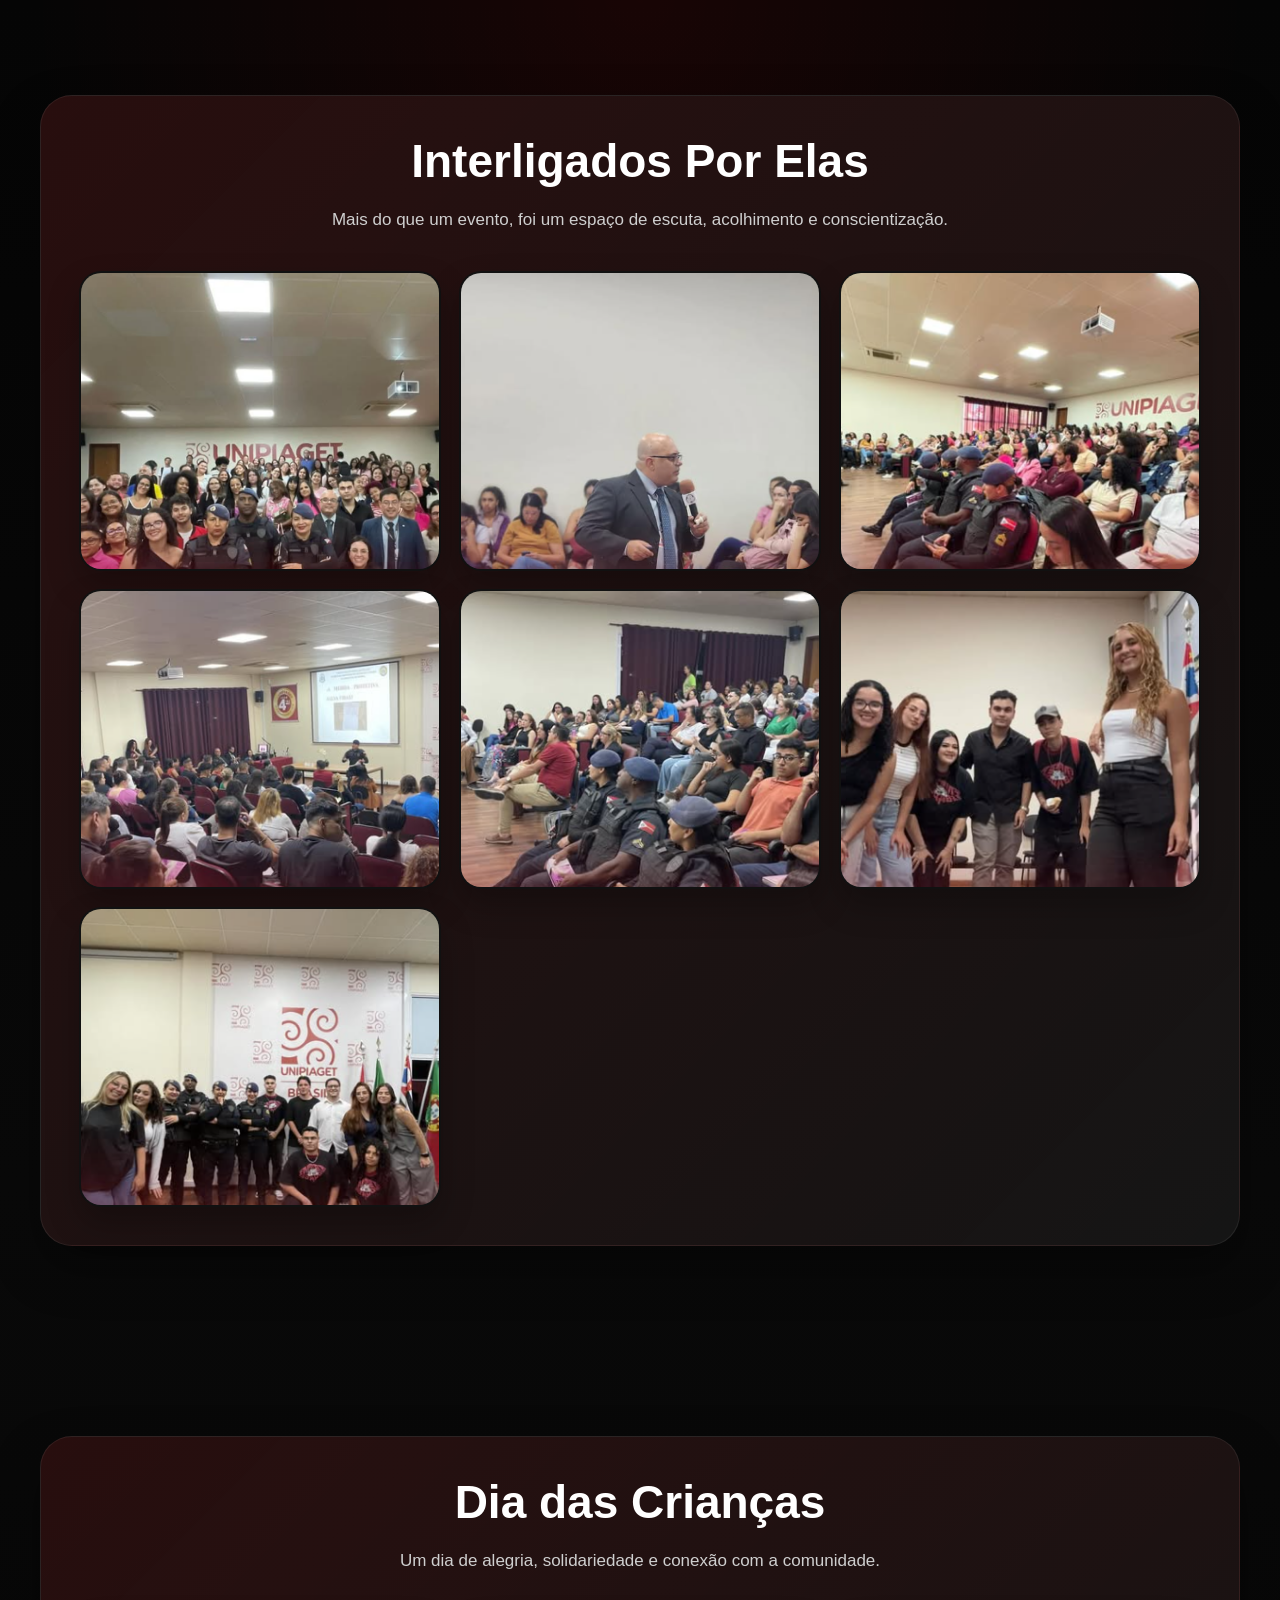
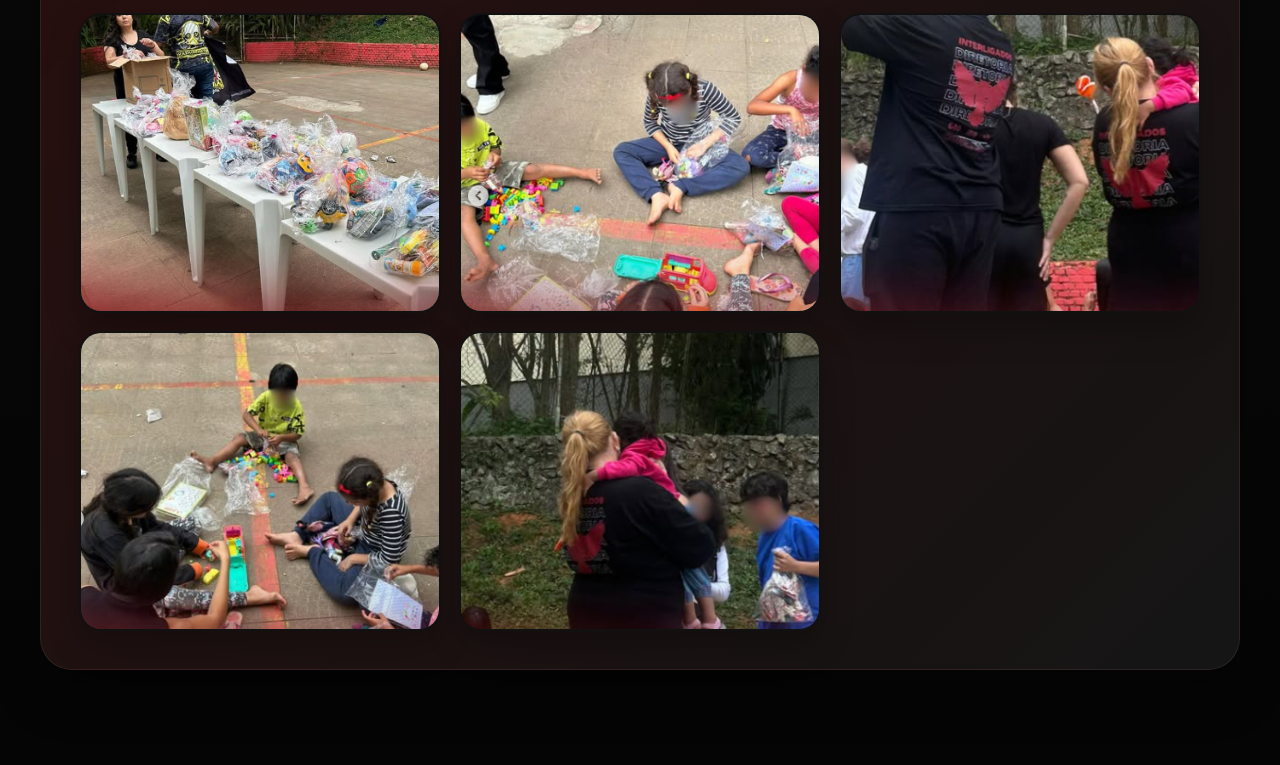
==== commit d20b4c08: "talvez" ====
--- a/eventos.html
+++ b/eventos.html
@@ -10,35 +10,85 @@
 <body>
 
 <section class="section">
-<h2>Interligados Por Elas</h2>
+  <div class="container">
+    <div class="event-block">
 
-<div class="products-grid-premium">
+      <div class="event-text">
+        <h2>Interligados Por Elas</h2>
+        <p>Mais do que um evento, foi um espaço de escuta, acolhimento e conscientização.</p>
+      </div>
 
-<img src="assets/eventoF1.png">
-<img src="assets/eventoF2.png">
-<img src="assets/eventoF3.png">
-<img src="assets/eventoF4.png">
-<img src="assets/eventoF5.png">
-<img src="assets/eventoF6.png">
-<img src="assets/eventoF7.png">
+      <div class="gallery-grid">
 
-</div>
+        <button class="gallery-card">
+          <img src="assets/eventoF1.png" alt="Interligados Por Elas 1">
+        </button>
 
+        <button class="gallery-card">
+          <img src="assets/eventoF2.png" alt="Interligados Por Elas 2">
+        </button>
+
+        <button class="gallery-card">
+          <img src="assets/eventoF3.png" alt="Interligados Por Elas 3">
+        </button>
+
+        <button class="gallery-card">
+          <img src="assets/eventoF4.png" alt="Interligados Por Elas 4">
+        </button>
+
+        <button class="gallery-card">
+          <img src="assets/eventoF5.png" alt="Interligados Por Elas 5">
+        </button>
+
+        <button class="gallery-card">
+          <img src="assets/eventoF6.png" alt="Interligados Por Elas 6">
+        </button>
+
+        <button class="gallery-card">
+          <img src="assets/eventoF7.png" alt="Interligados Por Elas 7">
+        </button>
+
+      </div>
+
+    </div>
+  </div>
 </section>
 
 <section class="section">
-<h2>Dia das Crianças</h2>
+  <div class="container">
+    <div class="event-block">
 
-<div class="products-grid-premium">
+      <div class="event-text">
+        <h2>Dia das Crianças</h2>
+        <p>Um dia de alegria, solidariedade e conexão com a comunidade.</p>
+      </div>
 
-<img src="assets/diadascriancas1.png">
-<img src="assets/diadascriancas2.png">
-<img src="assets/diadascriancas3.png">
-<img src="assets/diadascriancas4.png">
-<img src="assets/diadascriancas5.png">
+      <div class="gallery-grid">
 
-</div>
+        <button class="gallery-card">
+          <img src="assets/diadascriancas1.png" alt="Dia das Crianças 1">
+        </button>
 
+        <button class="gallery-card">
+          <img src="assets/diadascriancas2.png" alt="Dia das Crianças 2">
+        </button>
+
+        <button class="gallery-card">
+          <img src="assets/diadascriancas3.png" alt="Dia das Crianças 3">
+        </button>
+
+        <button class="gallery-card">
+          <img src="assets/diadascriancas4.png" alt="Dia das Crianças 4">
+        </button>
+
+        <button class="gallery-card">
+          <img src="assets/diadascriancas5.png" alt="Dia das Crianças 5">
+        </button>
+
+      </div>
+
+    </div>
+  </div>
 </section>
 
 </body>
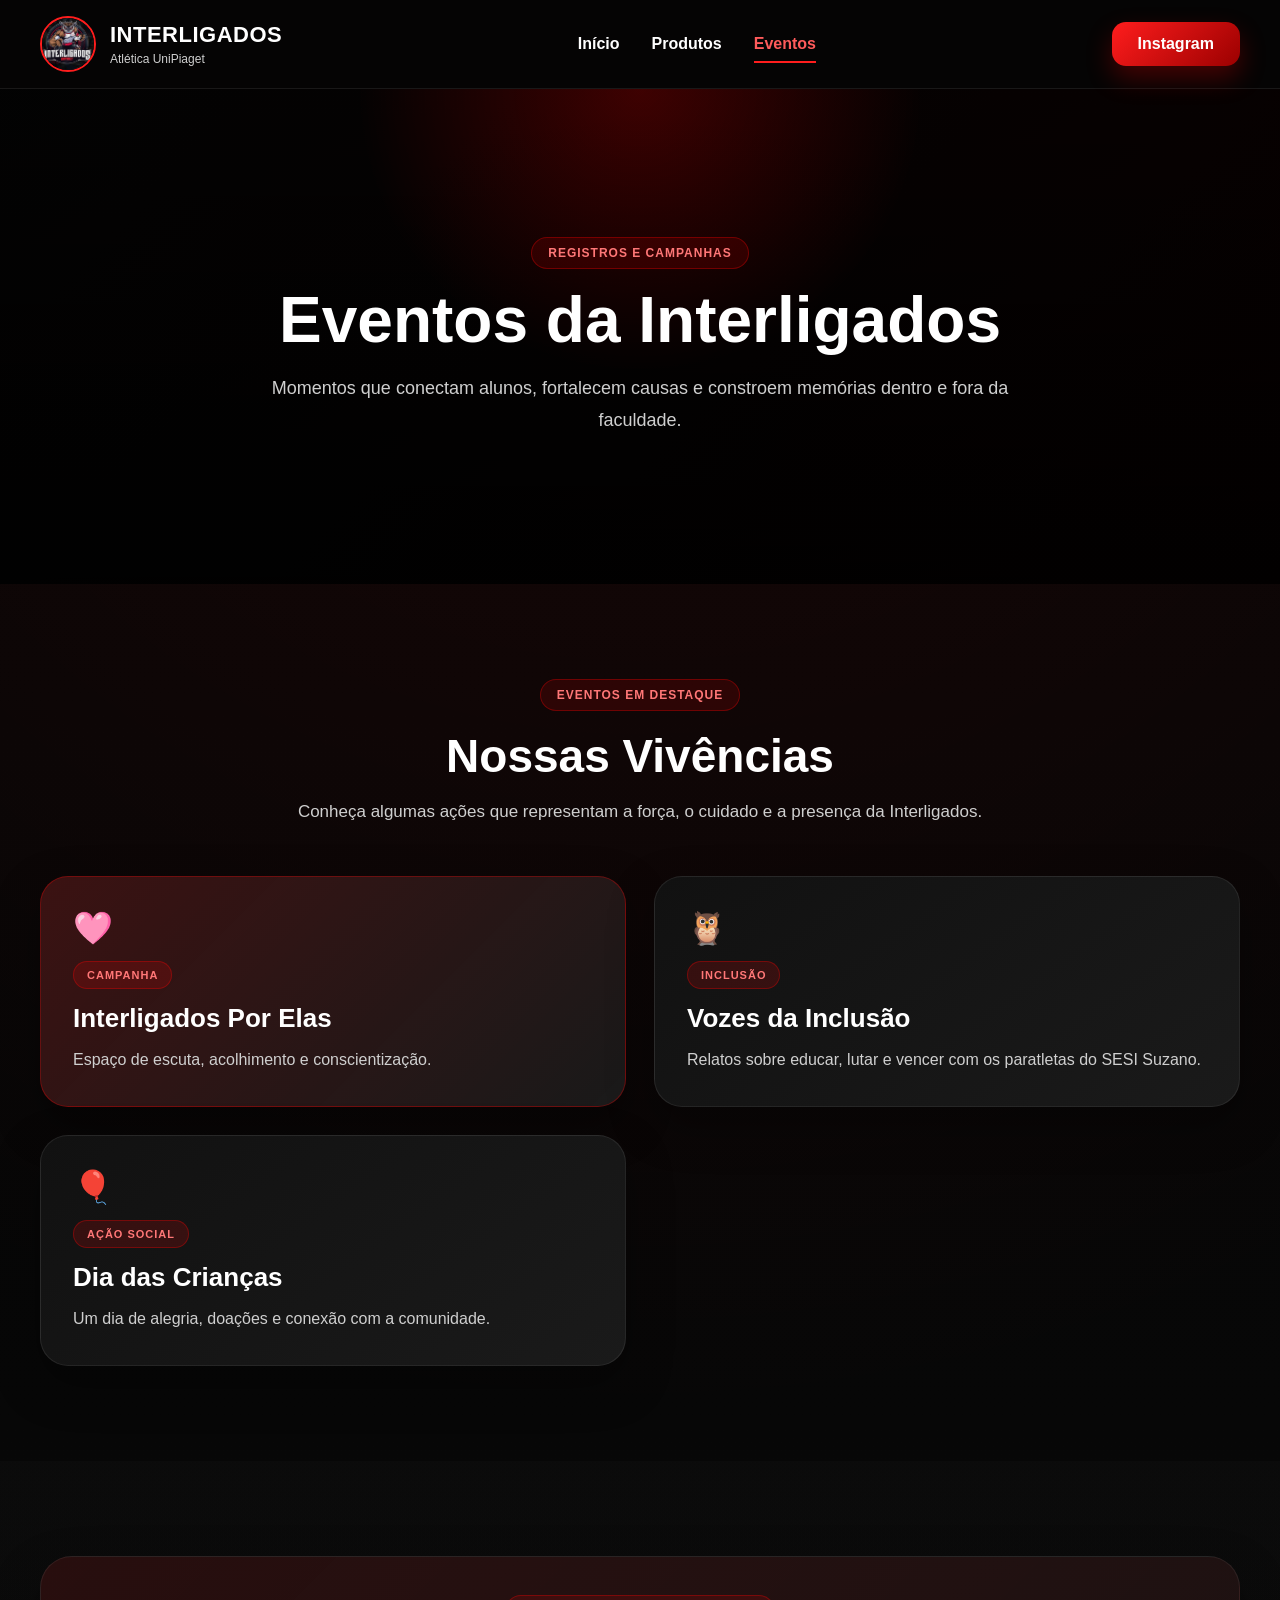
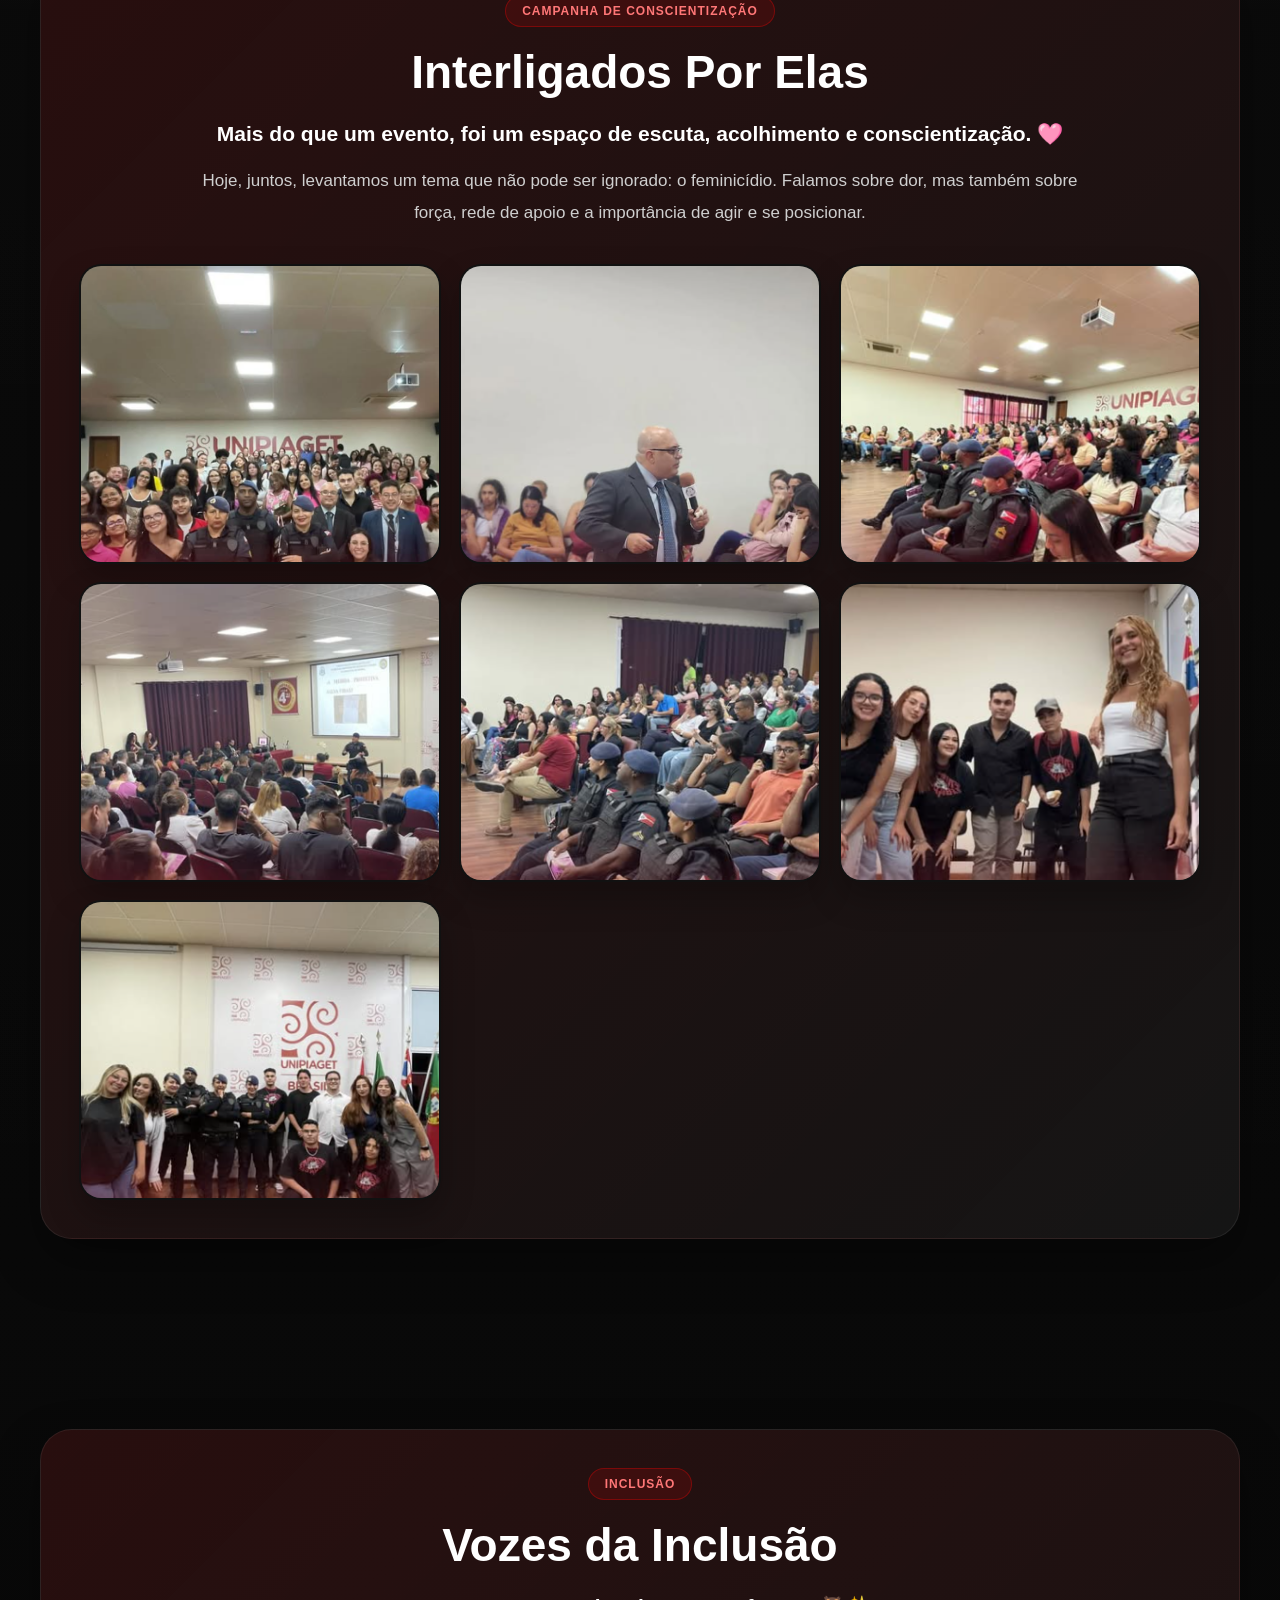
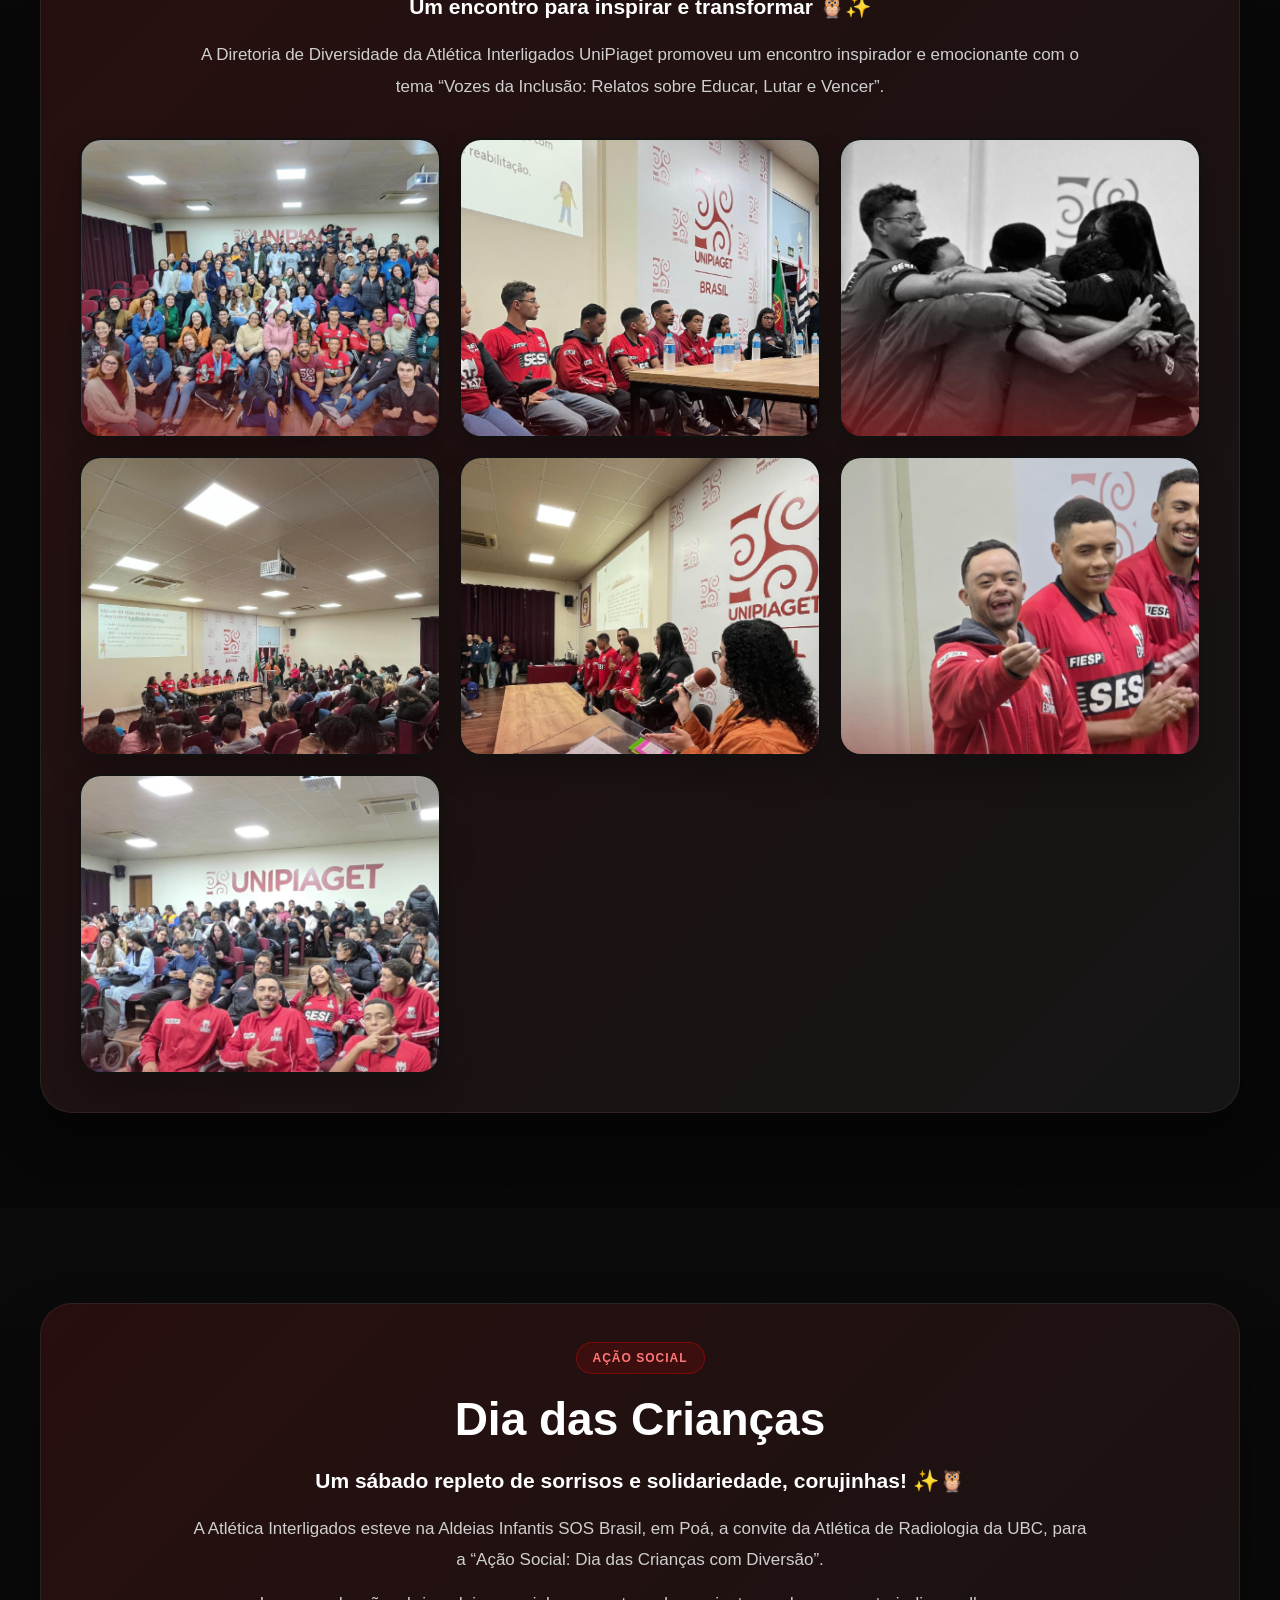
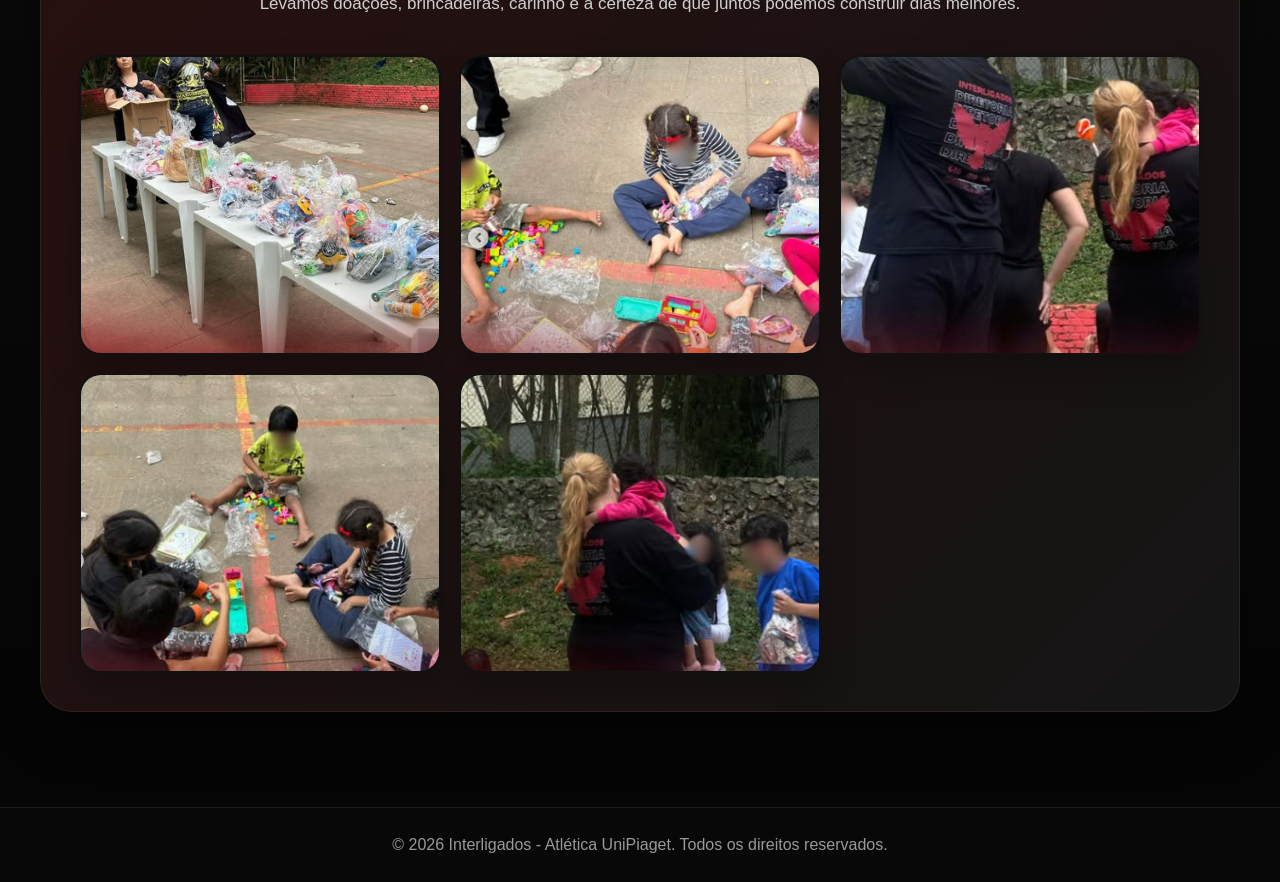
==== commit 682e539f: "blabla" ====
--- a/eventos.html
+++ b/eventos.html
@@ -1,95 +1,240 @@
 <!DOCTYPE html>
 <html lang="pt-BR">
 <head>
-<meta charset="UTF-8">
-<meta name="viewport" content="width=device-width, initial-scale=1.0">
-<title>Eventos</title>
-<link rel="stylesheet" href="style.css">
+  <meta charset="UTF-8">
+  <meta name="viewport" content="width=device-width, initial-scale=1.0">
+  <title>Eventos | Interligados</title>
+  <link rel="stylesheet" href="style.css">
 </head>
-
 <body>
 
-<section class="section">
+<header class="site-header">
+  <div class="container header-wrap">
+    <a href="index.html" class="brand">
+      <img src="assets/logo.png" alt="Logo Interligados" class="brand-logo">
+      <div class="brand-text">
+        <strong>INTERLIGADOS</strong>
+        <span>Atlética UniPiaget</span>
+      </div>
+    </a>
+
+    <nav class="main-nav">
+      <a href="index.html">Início</a>
+      <a href="produtos.html">Produtos</a>
+      <a href="eventos.html" class="active">Eventos</a>
+    </nav>
+
+    <a href="https://www.instagram.com/interligados_unipiaget" target="_blank" class="btn btn-primary">
+      Instagram
+    </a>
+  </div>
+</header>
+
+<main>
+
+  <section class="hero page-hero events-hero">
+    <div class="hero-overlay"></div>
+    <div class="container hero-content reveal">
+      <span class="kicker">REGISTROS E CAMPANHAS</span>
+      <h1>Eventos da Interligados</h1>
+      <p>
+        Momentos que conectam alunos, fortalecem causas e constroem memórias dentro e fora da faculdade.
+      </p>
+    </div>
+  </section>
+
+  <section class="section">
+    <div class="container">
+      <div class="section-heading reveal">
+        <span class="kicker">EVENTOS EM DESTAQUE</span>
+        <h2>Nossas Vivências</h2>
+        <p>Conheça algumas ações que representam a força, o cuidado e a presença da Interligados.</p>
+      </div>
+
+      <div class="summary-grid">
+        <article class="summary-card highlight reveal">
+          <div class="summary-icon">🩷</div>
+          <span class="summary-tag">Campanha</span>
+          <h3>Interligados Por Elas</h3>
+          <p>Espaço de escuta, acolhimento e conscientização.</p>
+        </article>
+
+        <article class="summary-card reveal">
+          <div class="summary-icon">🦉</div>
+          <span class="summary-tag">Inclusão</span>
+          <h3>Vozes da Inclusão</h3>
+          <p>Relatos sobre educar, lutar e vencer com os paratletas do SESI Suzano.</p>
+        </article>
+
+        <article class="summary-card reveal">
+          <div class="summary-icon">🎈</div>
+          <span class="summary-tag">Ação Social</span>
+          <h3>Dia das Crianças</h3>
+          <p>Um dia de alegria, doações e conexão com a comunidade.</p>
+        </article>
+      </div>
+    </div>
+  </section>
+
+  <section class="section section-alt">
+    <div class="container">
+      <div class="event-block reveal">
+        <div class="event-text">
+          <span class="kicker">CAMPANHA DE CONSCIENTIZAÇÃO</span>
+          <h2>Interligados Por Elas</h2>
+
+          <p class="event-highlight-text">
+            Mais do que um evento, foi um espaço de escuta, acolhimento e conscientização. 🩷
+          </p>
+
+          <p>
+            Hoje, juntos, levantamos um tema que não pode ser ignorado: o feminicídio.
+            Falamos sobre dor, mas também sobre força, rede de apoio e a importância de agir e se posicionar.
+          </p>
+        </div>
+
+        <div class="gallery-grid">
+          <button class="gallery-card" type="button">
+            <img src="assets/eventoF1.png" alt="Interligados Por Elas 1">
+          </button>
+
+          <button class="gallery-card" type="button">
+            <img src="assets/eventoF2.png" alt="Interligados Por Elas 2">
+          </button>
+
+          <button class="gallery-card" type="button">
+            <img src="assets/eventoF3.png" alt="Interligados Por Elas 3">
+          </button>
+
+          <button class="gallery-card" type="button">
+            <img src="assets/eventoF4.png" alt="Interligados Por Elas 4">
+          </button>
+
+          <button class="gallery-card" type="button">
+            <img src="assets/eventoF5.png" alt="Interligados Por Elas 5">
+          </button>
+
+          <button class="gallery-card" type="button">
+            <img src="assets/eventoF6.png" alt="Interligados Por Elas 6">
+          </button>
+
+          <button class="gallery-card" type="button">
+            <img src="assets/eventoF7.png" alt="Interligados Por Elas 7">
+          </button>
+        </div>
+      </div>
+    </div>
+  </section>
+
+  <section class="section">
+    <div class="container">
+      <div class="event-block reveal">
+        <div class="event-text">
+          <span class="kicker">INCLUSÃO</span>
+          <h2>Vozes da Inclusão</h2>
+
+          <p class="event-highlight-text">
+            Um encontro para inspirar e transformar 🦉✨
+          </p>
+
+          <p>
+            A Diretoria de Diversidade da Atlética Interligados UniPiaget promoveu um encontro inspirador e emocionante
+            com o tema “Vozes da Inclusão: Relatos sobre Educar, Lutar e Vencer”.
+          </p>
+        </div>
+
+        <div class="gallery-grid">
+          <button class="gallery-card" type="button">
+            <img src="assets/inclusao1.png" alt="Vozes da Inclusão 1">
+          </button>
+
+          <button class="gallery-card" type="button">
+            <img src="assets/inclusao2.png" alt="Vozes da Inclusão 2">
+          </button>
+
+          <button class="gallery-card" type="button">
+            <img src="assets/inclusao3.png" alt="Vozes da Inclusão 3">
+          </button>
+
+          <button class="gallery-card" type="button">
+            <img src="assets/inclusao4.png" alt="Vozes da Inclusão 4">
+          </button>
+
+          <button class="gallery-card" type="button">
+            <img src="assets/inclusao5.png" alt="Vozes da Inclusão 5">
+          </button>
+
+          <button class="gallery-card" type="button">
+            <img src="assets/inclusao6.png" alt="Vozes da Inclusão 6">
+          </button>
+
+          <button class="gallery-card" type="button">
+            <img src="assets/inclusao7.png" alt="Vozes da Inclusão 7">
+          </button>
+        </div>
+      </div>
+    </div>
+  </section>
+
+  <section class="section section-alt">
+    <div class="container">
+      <div class="event-block reveal">
+        <div class="event-text">
+          <span class="kicker">AÇÃO SOCIAL</span>
+          <h2>Dia das Crianças</h2>
+
+          <p class="event-highlight-text">
+            Um sábado repleto de sorrisos e solidariedade, corujinhas! ✨🦉
+          </p>
+
+          <p>
+            A Atlética Interligados esteve na Aldeias Infantis SOS Brasil, em Poá, a convite da Atlética de Radiologia da UBC,
+            para a “Ação Social: Dia das Crianças com Diversão”.
+          </p>
+
+          <p>
+            Levamos doações, brincadeiras, carinho e a certeza de que juntos podemos construir dias melhores.
+          </p>
+        </div>
+
+        <div class="gallery-grid">
+          <button class="gallery-card" type="button">
+            <img src="assets/diadascriancas1.png" alt="Dia das Crianças 1">
+          </button>
+
+          <button class="gallery-card" type="button">
+            <img src="assets/diadascriancas2.png" alt="Dia das Crianças 2">
+          </button>
+
+          <button class="gallery-card" type="button">
+            <img src="assets/diadascriancas3.png" alt="Dia das Crianças 3">
+          </button>
+
+          <button class="gallery-card" type="button">
+            <img src="assets/diadascriancas4.png" alt="Dia das Crianças 4">
+          </button>
+
+          <button class="gallery-card" type="button">
+            <img src="assets/diadascriancas5.png" alt="Dia das Crianças 5">
+          </button>
+        </div>
+      </div>
+    </div>
+  </section>
+
+</main>
+
+<footer class="site-footer">
   <div class="container">
-    <div class="event-block">
-
-      <div class="event-text">
-        <h2>Interligados Por Elas</h2>
-        <p>Mais do que um evento, foi um espaço de escuta, acolhimento e conscientização.</p>
-      </div>
-
-      <div class="gallery-grid">
-
-        <button class="gallery-card">
-          <img src="assets/eventoF1.png" alt="Interligados Por Elas 1">
-        </button>
-
-        <button class="gallery-card">
-          <img src="assets/eventoF2.png" alt="Interligados Por Elas 2">
-        </button>
-
-        <button class="gallery-card">
-          <img src="assets/eventoF3.png" alt="Interligados Por Elas 3">
-        </button>
-
-        <button class="gallery-card">
-          <img src="assets/eventoF4.png" alt="Interligados Por Elas 4">
-        </button>
-
-        <button class="gallery-card">
-          <img src="assets/eventoF5.png" alt="Interligados Por Elas 5">
-        </button>
-
-        <button class="gallery-card">
-          <img src="assets/eventoF6.png" alt="Interligados Por Elas 6">
-        </button>
-
-        <button class="gallery-card">
-          <img src="assets/eventoF7.png" alt="Interligados Por Elas 7">
-        </button>
-
-      </div>
-
-    </div>
+    <p>© 2026 Interligados - Atlética UniPiaget. Todos os direitos reservados.</p>
   </div>
-</section>
-
-<section class="section">
-  <div class="container">
-    <div class="event-block">
-
-      <div class="event-text">
-        <h2>Dia das Crianças</h2>
-        <p>Um dia de alegria, solidariedade e conexão com a comunidade.</p>
-      </div>
-
-      <div class="gallery-grid">
-
-        <button class="gallery-card">
-          <img src="assets/diadascriancas1.png" alt="Dia das Crianças 1">
-        </button>
-
-        <button class="gallery-card">
-          <img src="assets/diadascriancas2.png" alt="Dia das Crianças 2">
-        </button>
-
-        <button class="gallery-card">
-          <img src="assets/diadascriancas3.png" alt="Dia das Crianças 3">
-        </button>
-
-        <button class="gallery-card">
-          <img src="assets/diadascriancas4.png" alt="Dia das Crianças 4">
-        </button>
-
-        <button class="gallery-card">
-          <img src="assets/diadascriancas5.png" alt="Dia das Crianças 5">
-        </button>
-
-      </div>
-
-    </div>
-  </div>
-</section>
-
+</footer>
+
+<div class="lightbox" id="lightbox">
+  <button class="lightbox-close" id="lightboxClose" type="button">&times;</button>
+  <img id="lightboxImage" src="" alt="Imagem ampliada do evento">
+</div>
+
+<script src="script.js"></script>
 </body>
 </html>
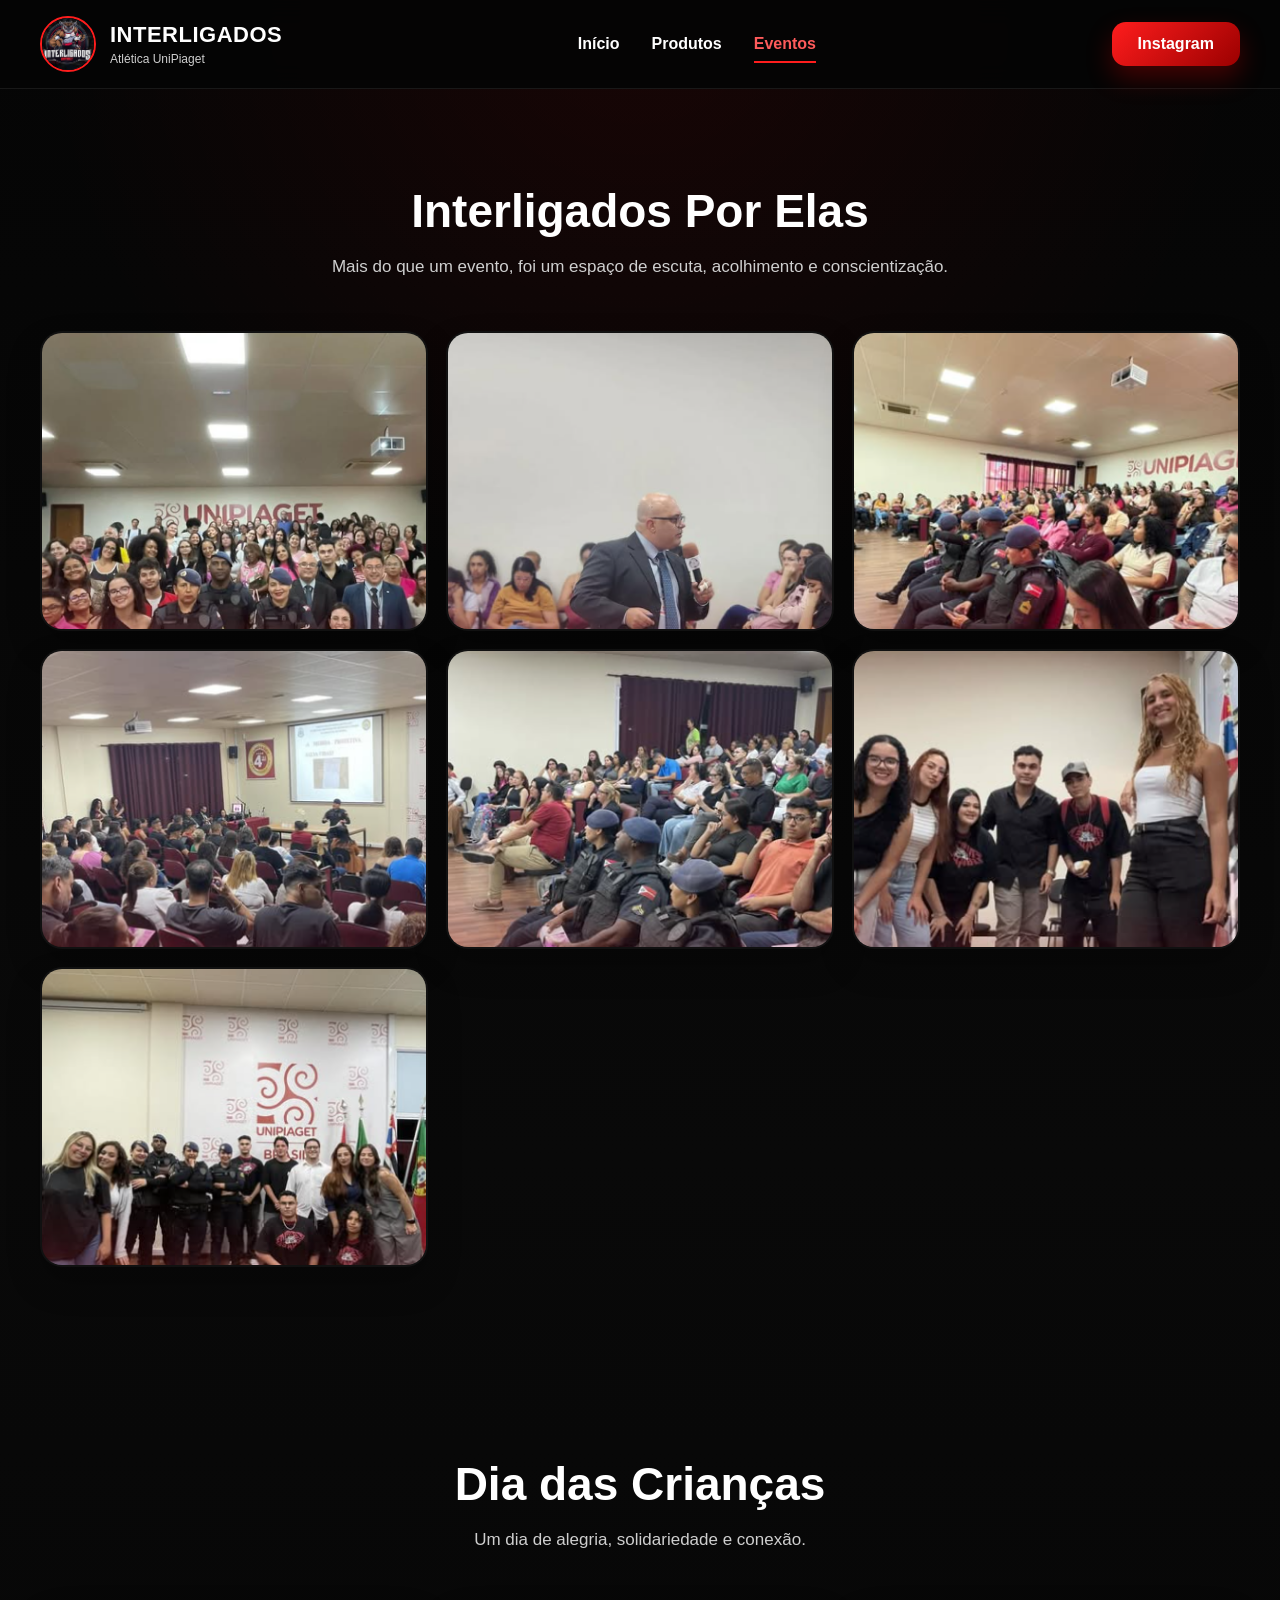
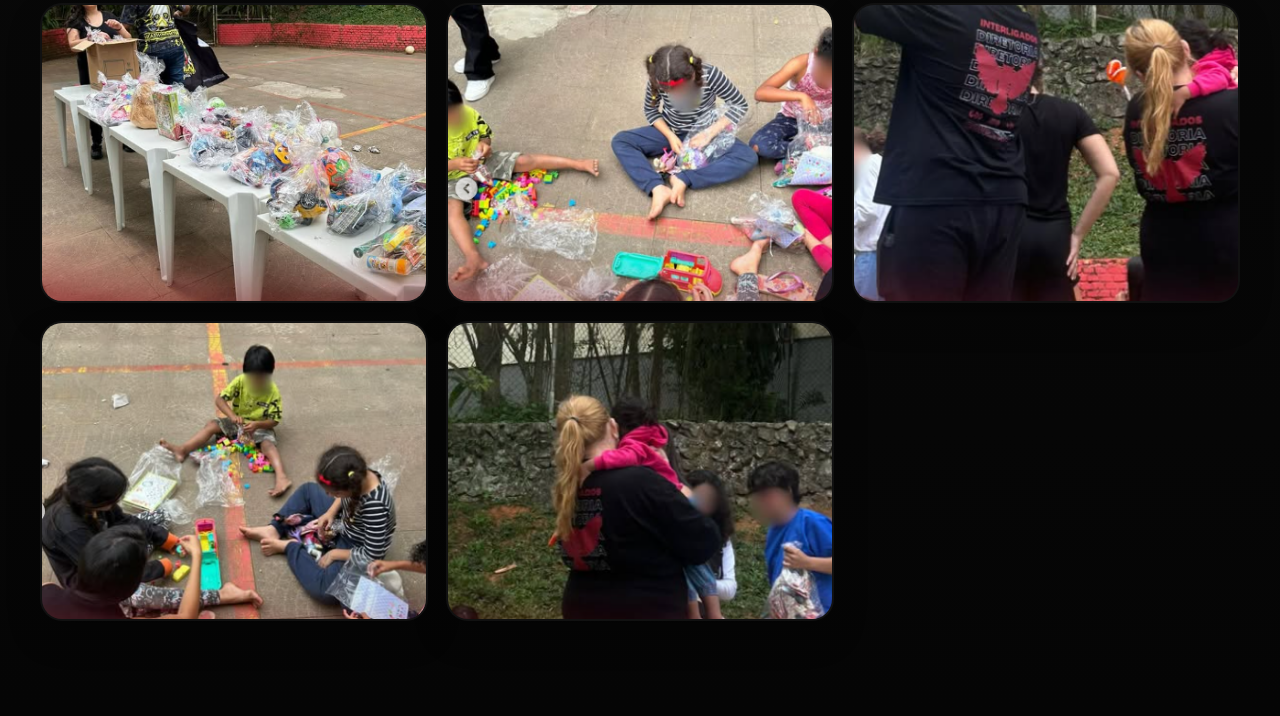
==== commit 8e0eb1dd: "Fix layout eventos correto" ====
--- a/eventos.html
+++ b/eventos.html
@@ -11,7 +11,7 @@
 <header class="site-header">
   <div class="container header-wrap">
     <a href="index.html" class="brand">
-      <img src="assets/logo.png" alt="Logo Interligados" class="brand-logo">
+      <img src="assets/logo.png" class="brand-logo">
       <div class="brand-text">
         <strong>INTERLIGADOS</strong>
         <span>Atlética UniPiaget</span>
@@ -32,209 +32,85 @@
 
 <main>
 
-  <section class="hero page-hero events-hero">
-    <div class="hero-overlay"></div>
-    <div class="container hero-content reveal">
-      <span class="kicker">REGISTROS E CAMPANHAS</span>
-      <h1>Eventos da Interligados</h1>
-      <p>
-        Momentos que conectam alunos, fortalecem causas e constroem memórias dentro e fora da faculdade.
-      </p>
+<section class="section">
+  <div class="container">
+
+    <div class="section-heading">
+      <h2>Interligados Por Elas</h2>
+      <p>Mais do que um evento, foi um espaço de escuta, acolhimento e conscientização.</p>
     </div>
-  </section>
 
-  <section class="section">
-    <div class="container">
-      <div class="section-heading reveal">
-        <span class="kicker">EVENTOS EM DESTAQUE</span>
-        <h2>Nossas Vivências</h2>
-        <p>Conheça algumas ações que representam a força, o cuidado e a presença da Interligados.</p>
+    <div class="gallery-grid">
+
+      <div class="gallery-card">
+        <img src="assets/eventoF1.png">
       </div>
 
-      <div class="summary-grid">
-        <article class="summary-card highlight reveal">
-          <div class="summary-icon">🩷</div>
-          <span class="summary-tag">Campanha</span>
-          <h3>Interligados Por Elas</h3>
-          <p>Espaço de escuta, acolhimento e conscientização.</p>
-        </article>
+      <div class="gallery-card">
+        <img src="assets/eventoF2.png">
+      </div>
 
-        <article class="summary-card reveal">
-          <div class="summary-icon">🦉</div>
-          <span class="summary-tag">Inclusão</span>
-          <h3>Vozes da Inclusão</h3>
-          <p>Relatos sobre educar, lutar e vencer com os paratletas do SESI Suzano.</p>
-        </article>
+      <div class="gallery-card">
+        <img src="assets/eventoF3.png">
+      </div>
 
-        <article class="summary-card reveal">
-          <div class="summary-icon">🎈</div>
-          <span class="summary-tag">Ação Social</span>
-          <h3>Dia das Crianças</h3>
-          <p>Um dia de alegria, doações e conexão com a comunidade.</p>
-        </article>
+      <div class="gallery-card">
+        <img src="assets/eventoF4.png">
       </div>
+
+      <div class="gallery-card">
+        <img src="assets/eventoF5.png">
+      </div>
+
+      <div class="gallery-card">
+        <img src="assets/eventoF6.png">
+      </div>
+
+      <div class="gallery-card">
+        <img src="assets/eventoF7.png">
+      </div>
+
     </div>
-  </section>
 
-  <section class="section section-alt">
-    <div class="container">
-      <div class="event-block reveal">
-        <div class="event-text">
-          <span class="kicker">CAMPANHA DE CONSCIENTIZAÇÃO</span>
-          <h2>Interligados Por Elas</h2>
+  </div>
+</section>
 
-          <p class="event-highlight-text">
-            Mais do que um evento, foi um espaço de escuta, acolhimento e conscientização. 🩷
-          </p>
+<section class="section">
+  <div class="container">
 
-          <p>
-            Hoje, juntos, levantamos um tema que não pode ser ignorado: o feminicídio.
-            Falamos sobre dor, mas também sobre força, rede de apoio e a importância de agir e se posicionar.
-          </p>
-        </div>
+    <div class="section-heading">
+      <h2>Dia das Crianças</h2>
+      <p>Um dia de alegria, solidariedade e conexão.</p>
+    </div>
 
-        <div class="gallery-grid">
-          <button class="gallery-card" type="button">
-            <img src="assets/eventoF1.png" alt="Interligados Por Elas 1">
-          </button>
+    <div class="gallery-grid">
 
-          <button class="gallery-card" type="button">
-            <img src="assets/eventoF2.png" alt="Interligados Por Elas 2">
-          </button>
+      <div class="gallery-card">
+        <img src="assets/diadascriancas1.png">
+      </div>
 
-          <button class="gallery-card" type="button">
-            <img src="assets/eventoF3.png" alt="Interligados Por Elas 3">
-          </button>
+      <div class="gallery-card">
+        <img src="assets/diadascriancas2.png">
+      </div>
 
-          <button class="gallery-card" type="button">
-            <img src="assets/eventoF4.png" alt="Interligados Por Elas 4">
-          </button>
+      <div class="gallery-card">
+        <img src="assets/diadascriancas3.png">
+      </div>
 
-          <button class="gallery-card" type="button">
-            <img src="assets/eventoF5.png" alt="Interligados Por Elas 5">
-          </button>
+      <div class="gallery-card">
+        <img src="assets/diadascriancas4.png">
+      </div>
 
-          <button class="gallery-card" type="button">
-            <img src="assets/eventoF6.png" alt="Interligados Por Elas 6">
-          </button>
+      <div class="gallery-card">
+        <img src="assets/diadascriancas5.png">
+      </div>
 
-          <button class="gallery-card" type="button">
-            <img src="assets/eventoF7.png" alt="Interligados Por Elas 7">
-          </button>
-        </div>
-      </div>
     </div>
-  </section>
 
-  <section class="section">
-    <div class="container">
-      <div class="event-block reveal">
-        <div class="event-text">
-          <span class="kicker">INCLUSÃO</span>
-          <h2>Vozes da Inclusão</h2>
-
-          <p class="event-highlight-text">
-            Um encontro para inspirar e transformar 🦉✨
-          </p>
-
-          <p>
-            A Diretoria de Diversidade da Atlética Interligados UniPiaget promoveu um encontro inspirador e emocionante
-            com o tema “Vozes da Inclusão: Relatos sobre Educar, Lutar e Vencer”.
-          </p>
-        </div>
-
-        <div class="gallery-grid">
-          <button class="gallery-card" type="button">
-            <img src="assets/inclusao1.png" alt="Vozes da Inclusão 1">
-          </button>
-
-          <button class="gallery-card" type="button">
-            <img src="assets/inclusao2.png" alt="Vozes da Inclusão 2">
-          </button>
-
-          <button class="gallery-card" type="button">
-            <img src="assets/inclusao3.png" alt="Vozes da Inclusão 3">
-          </button>
-
-          <button class="gallery-card" type="button">
-            <img src="assets/inclusao4.png" alt="Vozes da Inclusão 4">
-          </button>
-
-          <button class="gallery-card" type="button">
-            <img src="assets/inclusao5.png" alt="Vozes da Inclusão 5">
-          </button>
-
-          <button class="gallery-card" type="button">
-            <img src="assets/inclusao6.png" alt="Vozes da Inclusão 6">
-          </button>
-
-          <button class="gallery-card" type="button">
-            <img src="assets/inclusao7.png" alt="Vozes da Inclusão 7">
-          </button>
-        </div>
-      </div>
-    </div>
-  </section>
-
-  <section class="section section-alt">
-    <div class="container">
-      <div class="event-block reveal">
-        <div class="event-text">
-          <span class="kicker">AÇÃO SOCIAL</span>
-          <h2>Dia das Crianças</h2>
-
-          <p class="event-highlight-text">
-            Um sábado repleto de sorrisos e solidariedade, corujinhas! ✨🦉
-          </p>
-
-          <p>
-            A Atlética Interligados esteve na Aldeias Infantis SOS Brasil, em Poá, a convite da Atlética de Radiologia da UBC,
-            para a “Ação Social: Dia das Crianças com Diversão”.
-          </p>
-
-          <p>
-            Levamos doações, brincadeiras, carinho e a certeza de que juntos podemos construir dias melhores.
-          </p>
-        </div>
-
-        <div class="gallery-grid">
-          <button class="gallery-card" type="button">
-            <img src="assets/diadascriancas1.png" alt="Dia das Crianças 1">
-          </button>
-
-          <button class="gallery-card" type="button">
-            <img src="assets/diadascriancas2.png" alt="Dia das Crianças 2">
-          </button>
-
-          <button class="gallery-card" type="button">
-            <img src="assets/diadascriancas3.png" alt="Dia das Crianças 3">
-          </button>
-
-          <button class="gallery-card" type="button">
-            <img src="assets/diadascriancas4.png" alt="Dia das Crianças 4">
-          </button>
-
-          <button class="gallery-card" type="button">
-            <img src="assets/diadascriancas5.png" alt="Dia das Crianças 5">
-          </button>
-        </div>
-      </div>
-    </div>
-  </section>
+  </div>
+</section>
 
 </main>
 
-<footer class="site-footer">
-  <div class="container">
-    <p>© 2026 Interligados - Atlética UniPiaget. Todos os direitos reservados.</p>
-  </div>
-</footer>
-
-<div class="lightbox" id="lightbox">
-  <button class="lightbox-close" id="lightboxClose" type="button">&times;</button>
-  <img id="lightboxImage" src="" alt="Imagem ampliada do evento">
-</div>
-
-<script src="script.js"></script>
 </body>
 </html>
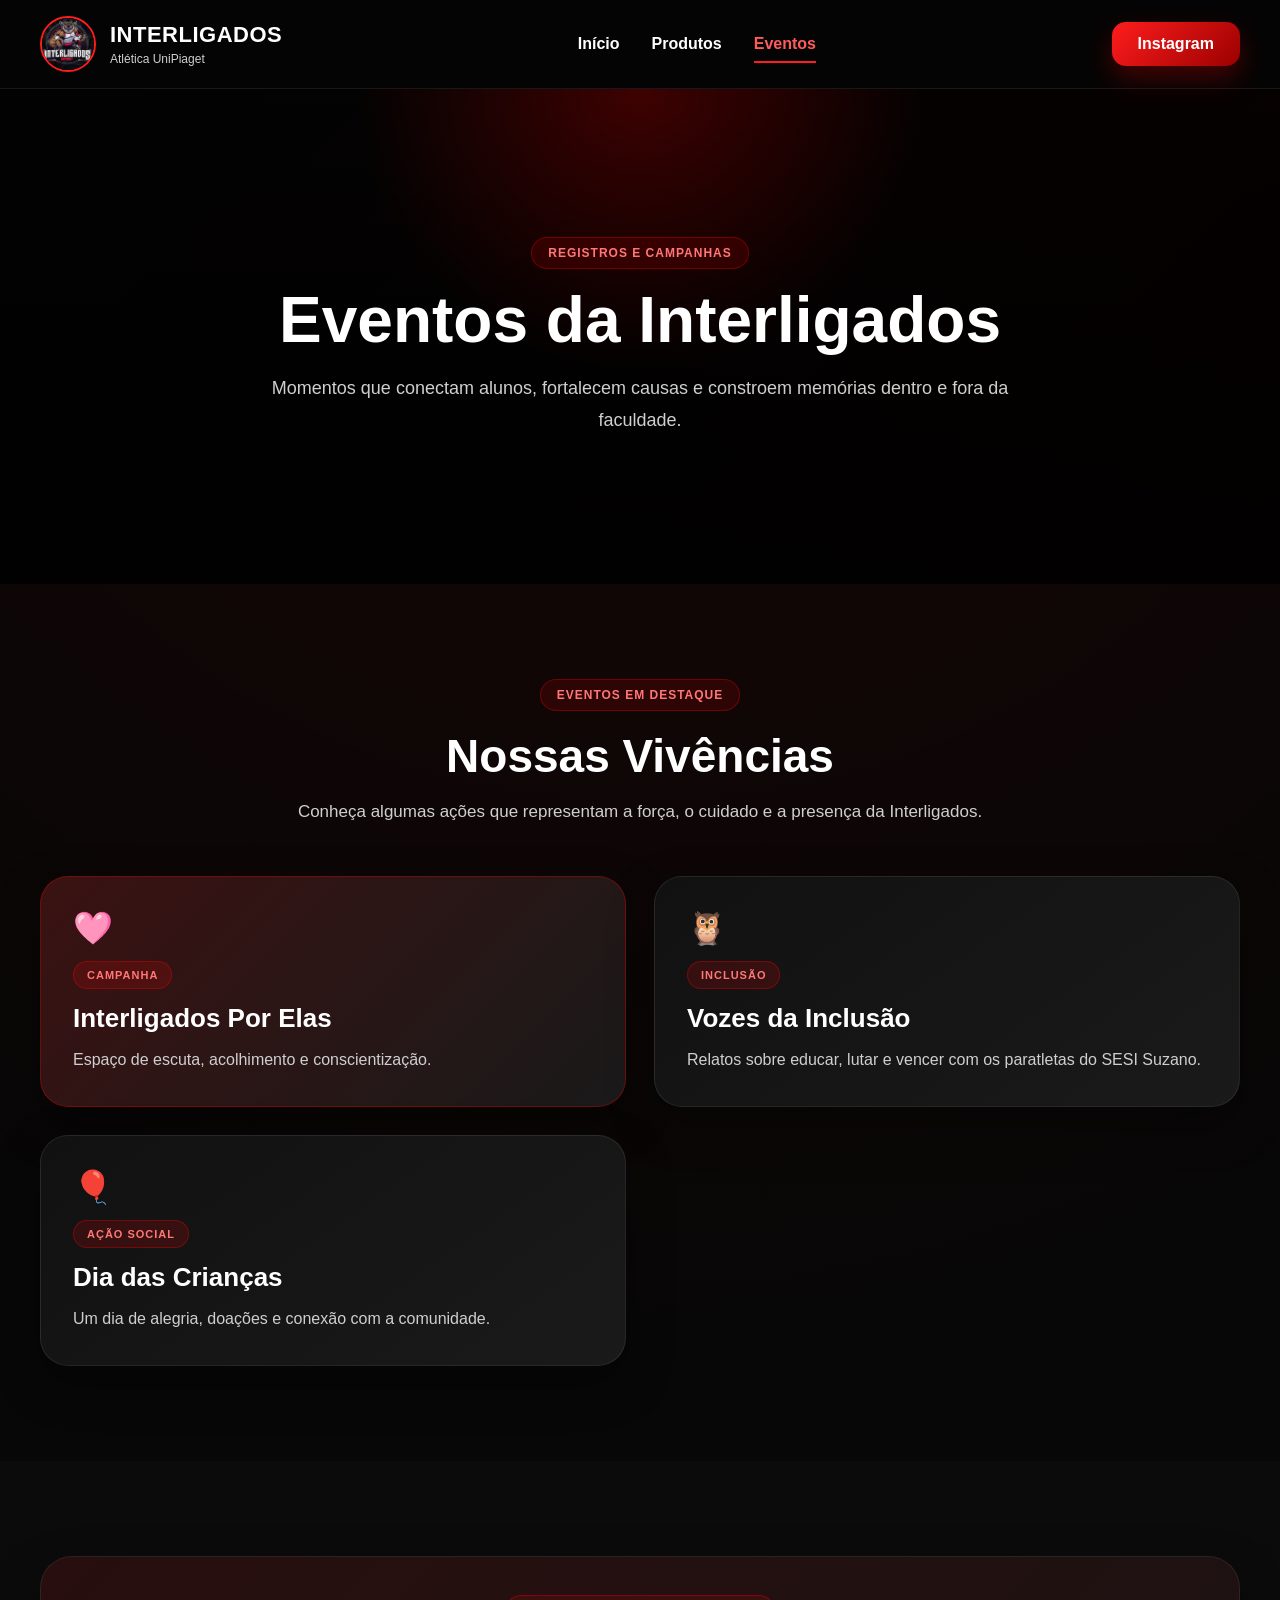
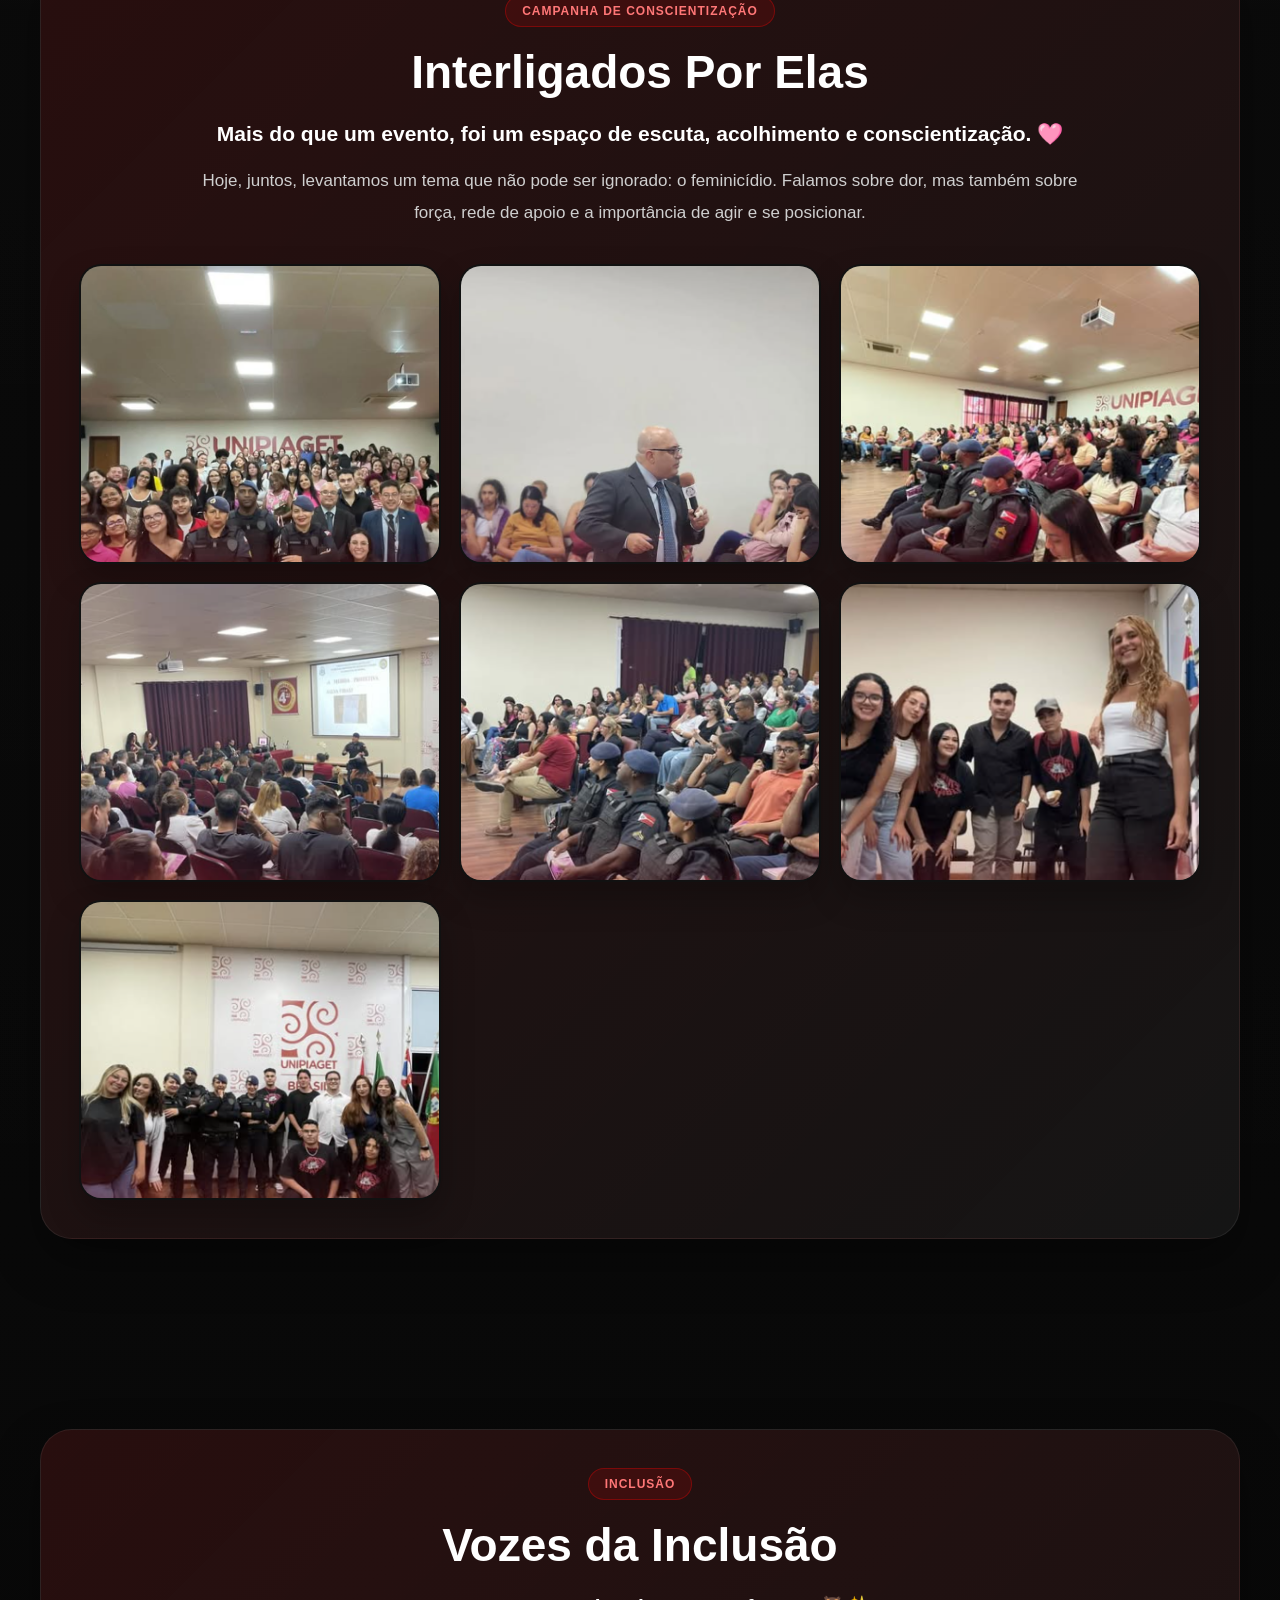
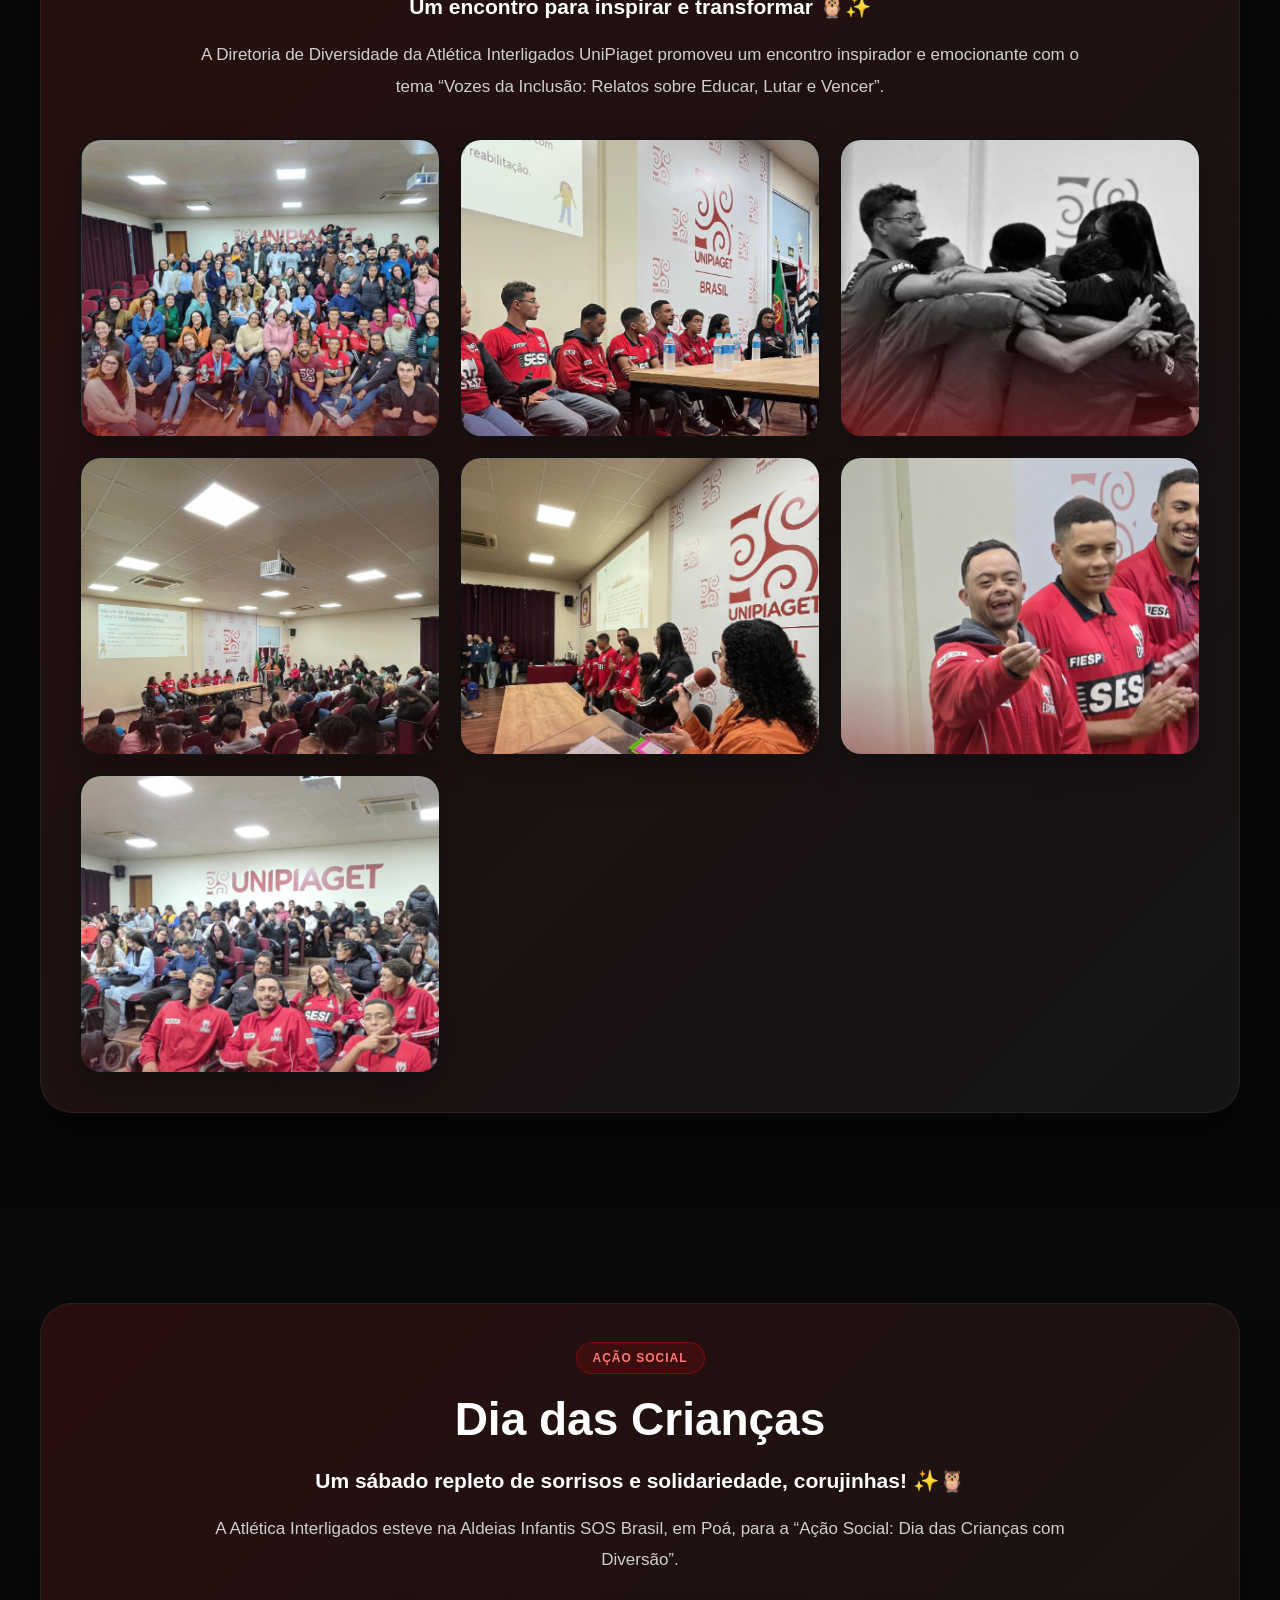
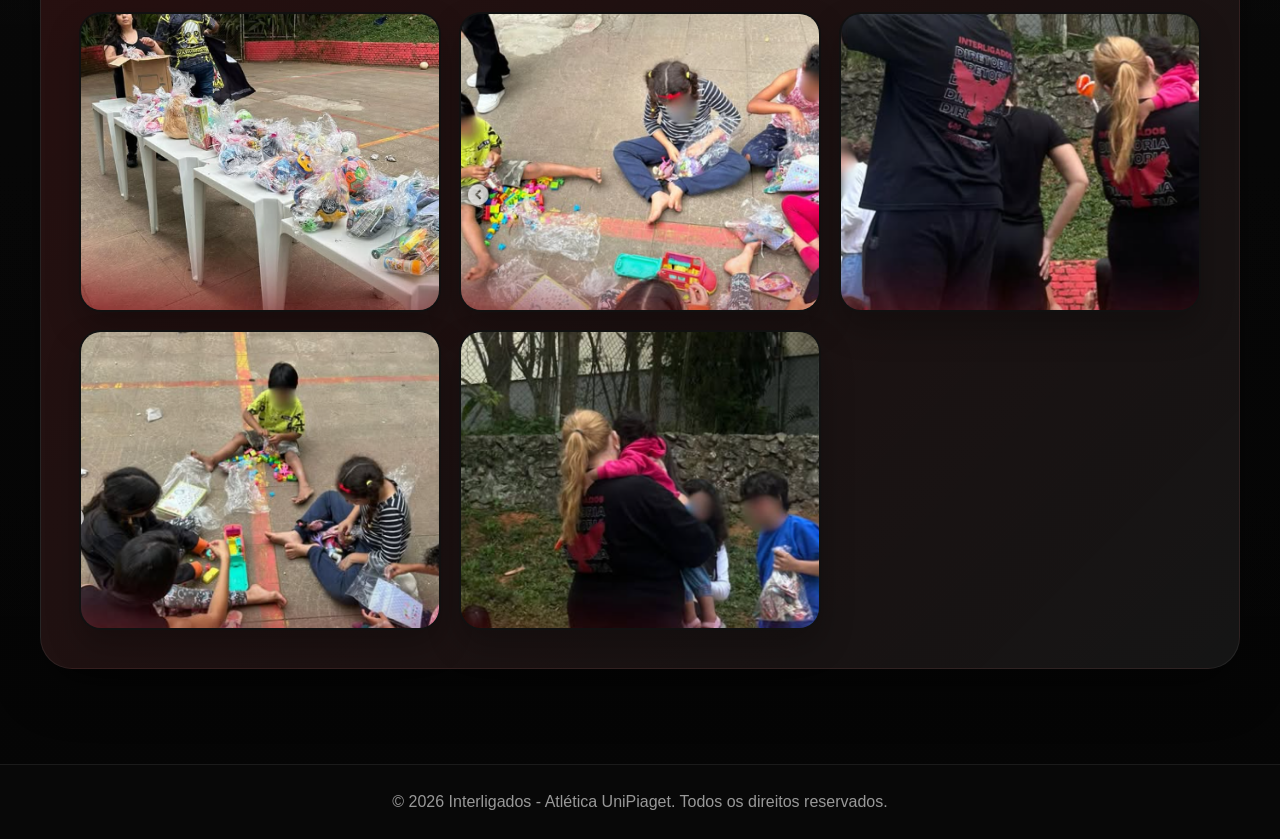
==== commit a9af8a3c: "PQP" ====
--- a/eventos.html
+++ b/eventos.html
@@ -11,7 +11,7 @@
 <header class="site-header">
   <div class="container header-wrap">
     <a href="index.html" class="brand">
-      <img src="assets/logo.png" class="brand-logo">
+      <img src="assets/logo.png" alt="Logo Interligados" class="brand-logo">
       <div class="brand-text">
         <strong>INTERLIGADOS</strong>
         <span>Atlética UniPiaget</span>
@@ -32,85 +32,139 @@
 
 <main>
 
-<section class="section">
-  <div class="container">
+  <section class="hero page-hero events-hero">
+    <div class="hero-overlay"></div>
+    <div class="container hero-content reveal">
+      <span class="kicker">REGISTROS E CAMPANHAS</span>
+      <h1>Eventos da Interligados</h1>
+      <p>Momentos que conectam alunos, fortalecem causas e constroem memórias dentro e fora da faculdade.</p>
+    </div>
+  </section>
 
-    <div class="section-heading">
-      <h2>Interligados Por Elas</h2>
-      <p>Mais do que um evento, foi um espaço de escuta, acolhimento e conscientização.</p>
-    </div>
-
-    <div class="gallery-grid">
-
-      <div class="gallery-card">
-        <img src="assets/eventoF1.png">
+  <section class="section">
+    <div class="container">
+      <div class="section-heading reveal">
+        <span class="kicker">EVENTOS EM DESTAQUE</span>
+        <h2>Nossas Vivências</h2>
+        <p>Conheça algumas ações que representam a força, o cuidado e a presença da Interligados.</p>
       </div>
 
-      <div class="gallery-card">
-        <img src="assets/eventoF2.png">
+      <div class="summary-grid">
+        <article class="summary-card highlight reveal">
+          <div class="summary-icon">🩷</div>
+          <span class="summary-tag">Campanha</span>
+          <h3>Interligados Por Elas</h3>
+          <p>Espaço de escuta, acolhimento e conscientização.</p>
+        </article>
+
+        <article class="summary-card reveal">
+          <div class="summary-icon">🦉</div>
+          <span class="summary-tag">Inclusão</span>
+          <h3>Vozes da Inclusão</h3>
+          <p>Relatos sobre educar, lutar e vencer com os paratletas do SESI Suzano.</p>
+        </article>
+
+        <article class="summary-card reveal">
+          <div class="summary-icon">🎈</div>
+          <span class="summary-tag">Ação Social</span>
+          <h3>Dia das Crianças</h3>
+          <p>Um dia de alegria, doações e conexão com a comunidade.</p>
+        </article>
       </div>
+    </div>
+  </section>
 
-      <div class="gallery-card">
-        <img src="assets/eventoF3.png">
+  <section class="section section-alt">
+    <div class="container">
+      <div class="event-block reveal">
+        <div class="event-text">
+          <span class="kicker">CAMPANHA DE CONSCIENTIZAÇÃO</span>
+          <h2>Interligados Por Elas</h2>
+          <p class="event-highlight-text">
+            Mais do que um evento, foi um espaço de escuta, acolhimento e conscientização. 🩷
+          </p>
+          <p>
+            Hoje, juntos, levantamos um tema que não pode ser ignorado: o feminicídio.
+            Falamos sobre dor, mas também sobre força, rede de apoio e a importância de agir e se posicionar.
+          </p>
+        </div>
+
+        <div class="gallery-grid">
+          <button class="gallery-card" type="button"><img src="assets/eventof1.png" alt="Interligados Por Elas 1"></button>
+          <button class="gallery-card" type="button"><img src="assets/eventof2.png" alt="Interligados Por Elas 2"></button>
+          <button class="gallery-card" type="button"><img src="assets/eventof3.png" alt="Interligados Por Elas 3"></button>
+          <button class="gallery-card" type="button"><img src="assets/eventof4.png" alt="Interligados Por Elas 4"></button>
+          <button class="gallery-card" type="button"><img src="assets/eventof5.png" alt="Interligados Por Elas 5"></button>
+          <button class="gallery-card" type="button"><img src="assets/eventof6.png" alt="Interligados Por Elas 6"></button>
+          <button class="gallery-card" type="button"><img src="assets/eventof7.png" alt="Interligados Por Elas 7"></button>
+        </div>
       </div>
+    </div>
+  </section>
 
-      <div class="gallery-card">
-        <img src="assets/eventoF4.png">
+  <section class="section">
+    <div class="container">
+      <div class="event-block reveal">
+        <div class="event-text">
+          <span class="kicker">INCLUSÃO</span>
+          <h2>Vozes da Inclusão</h2>
+          <p class="event-highlight-text">Um encontro para inspirar e transformar 🦉✨</p>
+          <p>
+            A Diretoria de Diversidade da Atlética Interligados UniPiaget promoveu um encontro inspirador e emocionante
+            com o tema “Vozes da Inclusão: Relatos sobre Educar, Lutar e Vencer”.
+          </p>
+        </div>
+
+        <div class="gallery-grid">
+          <button class="gallery-card" type="button"><img src="assets/inclusao1.png" alt="Vozes da Inclusão 1"></button>
+          <button class="gallery-card" type="button"><img src="assets/inclusao2.png" alt="Vozes da Inclusão 2"></button>
+          <button class="gallery-card" type="button"><img src="assets/inclusao3.png" alt="Vozes da Inclusão 3"></button>
+          <button class="gallery-card" type="button"><img src="assets/inclusao4.png" alt="Vozes da Inclusão 4"></button>
+          <button class="gallery-card" type="button"><img src="assets/inclusao5.png" alt="Vozes da Inclusão 5"></button>
+          <button class="gallery-card" type="button"><img src="assets/inclusao6.png" alt="Vozes da Inclusão 6"></button>
+          <button class="gallery-card" type="button"><img src="assets/inclusao7.png" alt="Vozes da Inclusão 7"></button>
+        </div>
       </div>
+    </div>
+  </section>
 
-      <div class="gallery-card">
-        <img src="assets/eventoF5.png">
+  <section class="section section-alt">
+    <div class="container">
+      <div class="event-block reveal">
+        <div class="event-text">
+          <span class="kicker">AÇÃO SOCIAL</span>
+          <h2>Dia das Crianças</h2>
+          <p class="event-highlight-text">Um sábado repleto de sorrisos e solidariedade, corujinhas! ✨🦉</p>
+          <p>
+            A Atlética Interligados esteve na Aldeias Infantis SOS Brasil, em Poá,
+            para a “Ação Social: Dia das Crianças com Diversão”.
+          </p>
+        </div>
+
+        <div class="gallery-grid">
+          <button class="gallery-card" type="button"><img src="assets/diadascriancas1.png" alt="Dia das Crianças 1"></button>
+          <button class="gallery-card" type="button"><img src="assets/diadascriancas2.png" alt="Dia das Crianças 2"></button>
+          <button class="gallery-card" type="button"><img src="assets/diadascriancas3.png" alt="Dia das Crianças 3"></button>
+          <button class="gallery-card" type="button"><img src="assets/diadascriancas4.png" alt="Dia das Crianças 4"></button>
+          <button class="gallery-card" type="button"><img src="assets/diadascriancas5.png" alt="Dia das Crianças 5"></button>
+        </div>
       </div>
-
-      <div class="gallery-card">
-        <img src="assets/eventoF6.png">
-      </div>
-
-      <div class="gallery-card">
-        <img src="assets/eventoF7.png">
-      </div>
-
     </div>
-
-  </div>
-</section>
-
-<section class="section">
-  <div class="container">
-
-    <div class="section-heading">
-      <h2>Dia das Crianças</h2>
-      <p>Um dia de alegria, solidariedade e conexão.</p>
-    </div>
-
-    <div class="gallery-grid">
-
-      <div class="gallery-card">
-        <img src="assets/diadascriancas1.png">
-      </div>
-
-      <div class="gallery-card">
-        <img src="assets/diadascriancas2.png">
-      </div>
-
-      <div class="gallery-card">
-        <img src="assets/diadascriancas3.png">
-      </div>
-
-      <div class="gallery-card">
-        <img src="assets/diadascriancas4.png">
-      </div>
-
-      <div class="gallery-card">
-        <img src="assets/diadascriancas5.png">
-      </div>
-
-    </div>
-
-  </div>
-</section>
+  </section>
 
 </main>
 
+<footer class="site-footer">
+  <div class="container">
+    <p>© 2026 Interligados - Atlética UniPiaget. Todos os direitos reservados.</p>
+  </div>
+</footer>
+
+<div class="lightbox" id="lightbox">
+  <button class="lightbox-close" id="lightboxClose" type="button">&times;</button>
+  <img id="lightboxImage" src="" alt="Imagem ampliada do evento">
+</div>
+
+<script src="script.js"></script>
 </body>
 </html>
